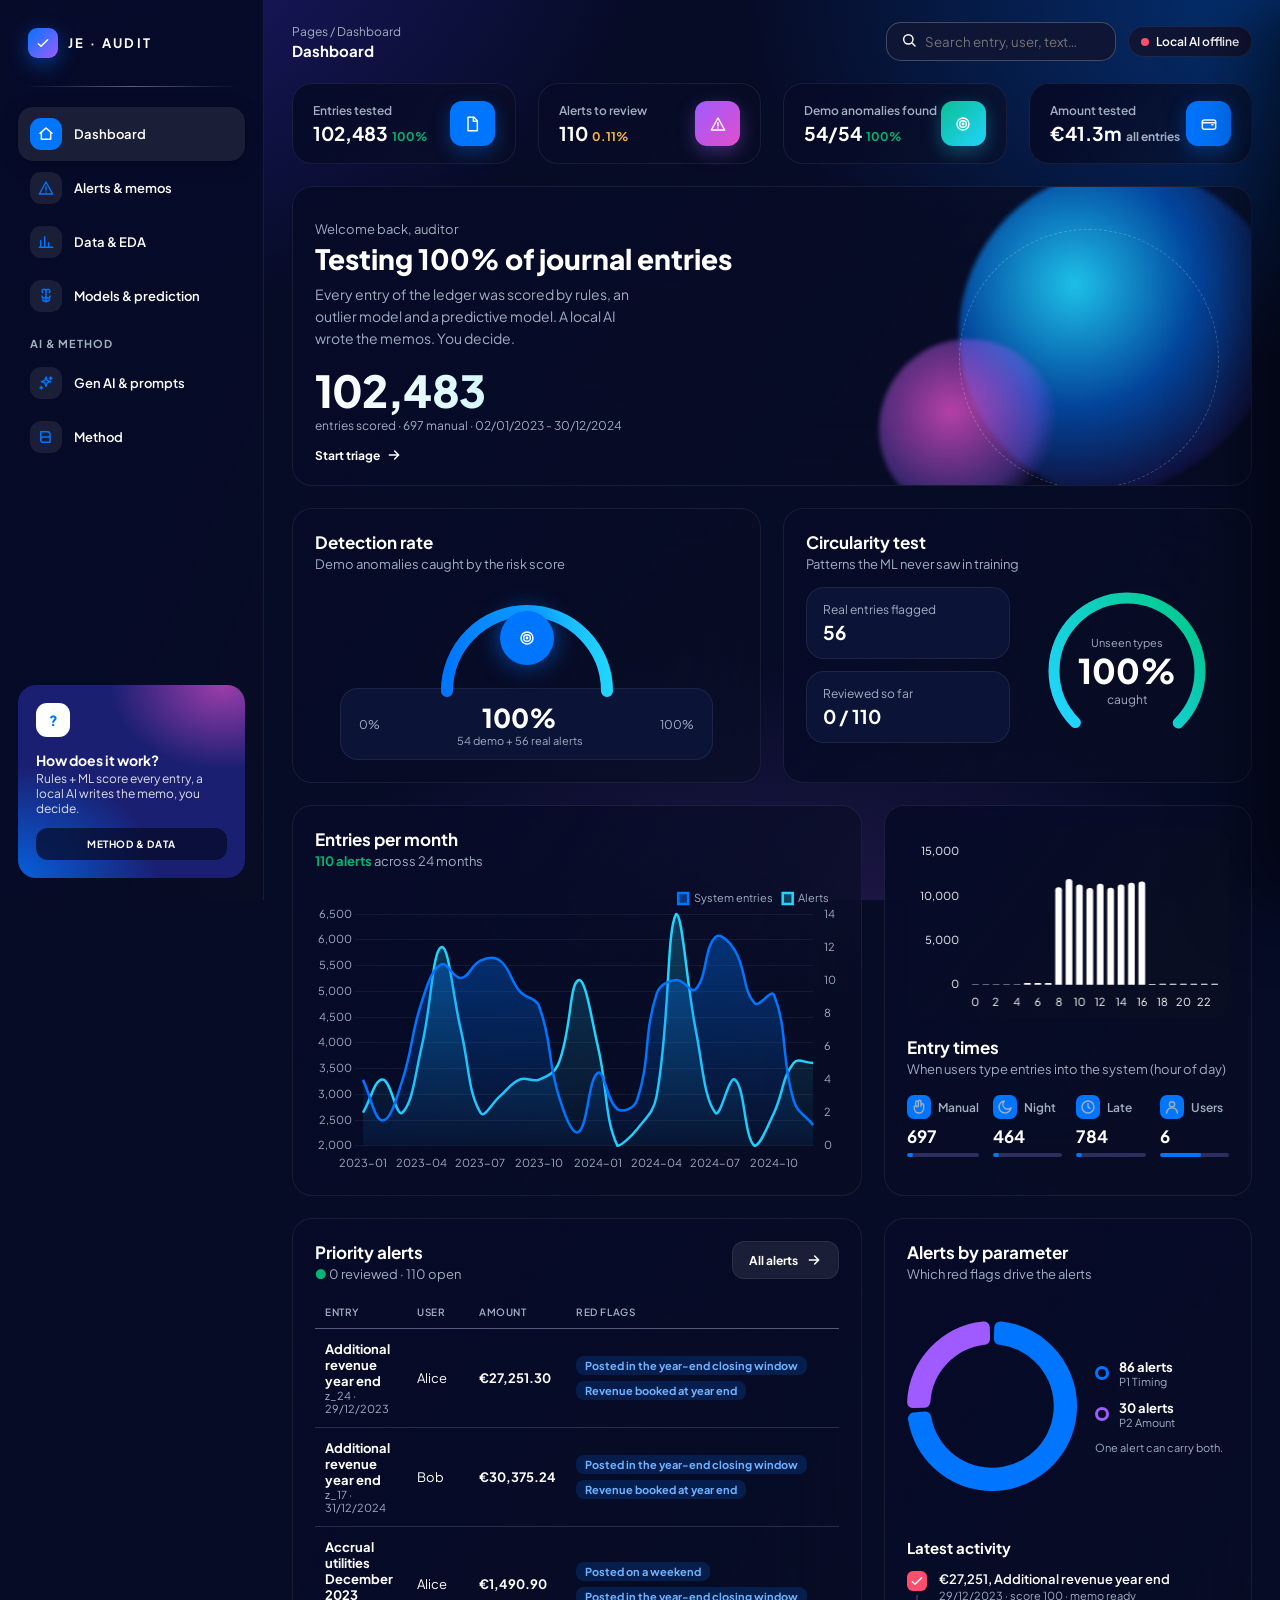
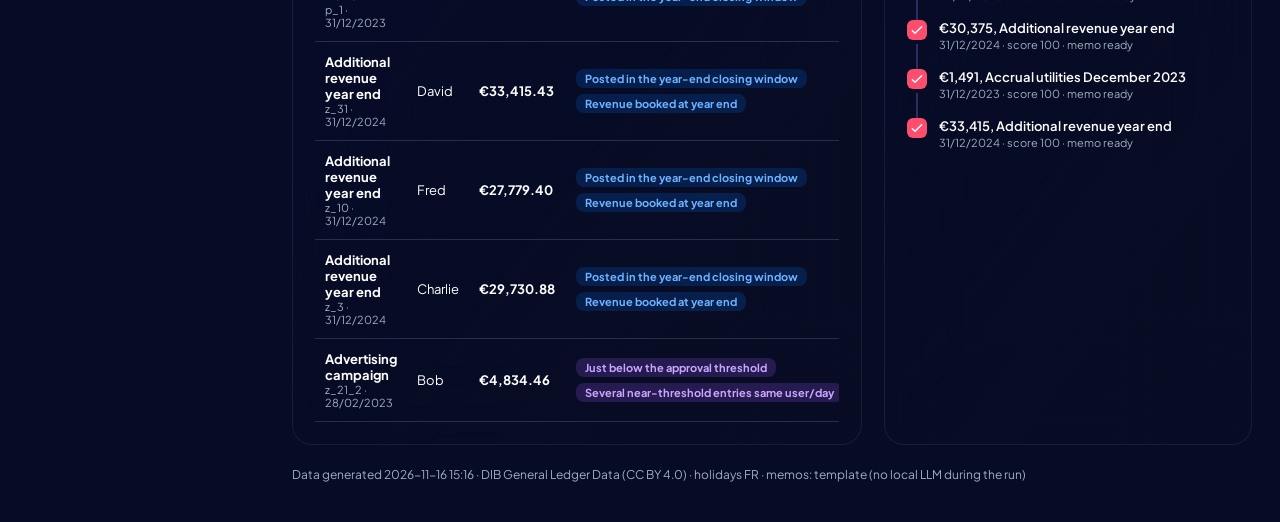
==== web/index.html @ fad84e42 "JE Audit: pipeline, local Gen AI memos and web dashboard Co-Authored-By: Claude Opus 5.5 <noreply@an" ====
<!DOCTYPE html>
<html lang="en">
<head>
  <meta charset="utf-8">
  <meta name="viewport" content="width=device-width, initial-scale=1">
  <title>JE Audit · Testing 100% of journal entries</title>
  <meta name="description" content="AI-assisted audit of 100% of journal entries: rules, Isolation Forest, XGBoost + SHAP and a local LLM for audit memos.">
  <link rel="icon" href="data:image/svg+xml,<svg xmlns='http://www.w3.org/2000/svg' viewBox='0 0 32 32'><rect width='32' height='32' rx='9' fill='%230075ff'/><path d='M9 17l5 5 9-11' stroke='white' stroke-width='3.2' fill='none' stroke-linecap='round' stroke-linejoin='round'/></svg>">
  <link rel="stylesheet" href="assets/style.css">
</head>
<body>
<div class="app">
  <aside class="sidebar">
    <div class="brand"><span class="brand-logo" data-icon="check"></span>JE · AUDIT</div>
    <div class="brand-sep"></div>
    <nav id="nav"></nav>
    <div class="help-card">
      <div class="q">?</div>
      <h4>How does it work?</h4>
      <p>Rules + ML score every entry, a local AI writes the memo, you decide.</p>
      <a class="btn-glass" href="#method">METHOD &amp; DATA</a>
    </div>
  </aside>

  <main class="main">
    <div class="topbar">
      <div class="crumbs"><div class="small">Pages / <span id="crumb">Dashboard</span></div><h1 id="title">Dashboard</h1></div>
      <div class="top-right">
        <label class="search"><span data-icon="search"></span><input id="globalSearch" type="text" placeholder="Search entry, user, text…"></label>
        <span class="pill" id="aiPill" title="Local LLM (Ollama) on this computer"><span class="dot" id="aiDot"></span><span id="aiText">Local AI…</span></span>
      </div>
    </div>
    <div class="mobile-nav" id="mnav"></div>

    <section class="page" id="page-dashboard"></section>
    <section class="page" id="page-alerts"></section>
    <section class="page" id="page-analytics"></section>
    <section class="page" id="page-models"></section>
    <section class="page" id="page-genai"></section>
    <section class="page" id="page-method"></section>
    <div class="foot" id="foot"></div>
  </main>
</div>

<div class="overlay" id="overlay"></div>
<aside class="drawer" id="drawer" aria-hidden="true"></aside>
<div class="toast" id="toast"></div>

<script src="assets/chart.umd.min.js"></script>
<script src="assets/xlsx.full.min.js"></script>
<script src="assets/app.js"></script>
</body>
</html>
---- web/assets/style.css ----
/* JE Audit - dark glass dashboard */
@import url("https://fonts.googleapis.com/css2?family=Plus+Jakarta+Sans:wght@400;500;600;700;800&display=swap");

:root {
  --bg: #060b26;
  --card: linear-gradient(127deg, rgba(6, 11, 40, .94) 19%, rgba(10, 14, 35, .55) 77%);
  --card-solid: #0b1437;
  --inner: rgba(4, 8, 30, .75);
  --line: rgba(255, 255, 255, .07);
  --text: #ffffff;
  --muted: #a0aec0;
  --blue: #0075ff;
  --cyan: #21d4fd;
  --purple: #9f5bff;
  --magenta: #e14eca;
  --green: #01b574;
  --orange: #ffb547;
  --red: #ff4d6d;
  --radius: 20px;
}

* { box-sizing: border-box; margin: 0; padding: 0; }
html, body { height: 100%; }
body {
  font-family: "Plus Jakarta Sans", Inter, system-ui, -apple-system, "Segoe UI", sans-serif;
  color: var(--text);
  background:
    radial-gradient(1100px 700px at 0% -10%, rgba(64, 52, 220, .45), transparent 60%),
    radial-gradient(900px 600px at 100% 0%, rgba(0, 117, 255, .35), transparent 60%),
    radial-gradient(900px 700px at 60% 120%, rgba(159, 91, 255, .25), transparent 60%),
    var(--bg);
  background-attachment: fixed;
  font-size: 14px;
  -webkit-font-smoothing: antialiased;
}
a { color: inherit; text-decoration: none; }
button { font-family: inherit; cursor: pointer; }
.muted { color: var(--muted); }
.green { color: var(--green); } .red { color: var(--red); } .orange { color: var(--orange); }
.small { font-size: 12px; } .tiny { font-size: 11px; }
.bold { font-weight: 700; }

/* ---------- layout ---------- */
.app { display: grid; grid-template-columns: 264px 1fr; min-height: 100vh; }
.sidebar {
  position: sticky; top: 0; height: 100vh; padding: 22px 18px;
  display: flex; flex-direction: column; gap: 6px;
  background: linear-gradient(112deg, rgba(6, 11, 40, .96) 60%, rgba(10, 14, 35, .7));
  border-right: 1px solid var(--line);
}
.brand { display: flex; align-items: center; gap: 10px; padding: 6px 10px 22px; letter-spacing: .18em; font-size: 13px; font-weight: 700; }
.brand-logo { width: 30px; height: 30px; border-radius: 9px; display: grid; place-items: center;
  background: linear-gradient(135deg, var(--blue), var(--purple)); box-shadow: 0 6px 20px rgba(0, 117, 255, .45); }
.brand-sep { height: 1px; margin: 0 6px 14px; background: linear-gradient(90deg, transparent, rgba(255,255,255,.35), transparent); }
.nav-title { font-size: 11px; font-weight: 700; color: var(--muted); letter-spacing: .08em; margin: 14px 12px 6px; }
.nav-item { display: flex; align-items: center; gap: 12px; padding: 11px 12px; border-radius: 15px; color: #fff; font-weight: 600; font-size: 13px; transition: .2s; }
.nav-item .ico { width: 32px; height: 32px; border-radius: 11px; display: grid; place-items: center; background: #1a1f37; color: var(--blue); transition: .2s; }
.nav-item:hover { background: rgba(26, 31, 55, .6); }
.nav-item.active { background: #1a1f37; box-shadow: 0 4px 18px rgba(0, 0, 0, .25); }
.nav-item.active .ico { background: var(--blue); color: #fff; }
.help-card { margin-top: auto; padding: 18px; border-radius: 18px; position: relative; overflow: hidden;
  background: radial-gradient(160px 120px at 90% 0%, rgba(225, 78, 202, .65), transparent 70%),
              radial-gradient(200px 160px at 0% 100%, rgba(0, 117, 255, .75), transparent 70%), #1a1f72; }
.help-card .q { width: 34px; height: 34px; border-radius: 11px; background: #fff; color: var(--blue); display: grid; place-items: center; font-weight: 800; margin-bottom: 14px; }
.help-card h4 { font-size: 14px; } .help-card p { font-size: 12px; opacity: .85; margin: 2px 0 12px; }
.btn-glass { display: block; width: 100%; text-align: center; padding: 10px; border-radius: 12px; border: 0; color: #fff; font-size: 10px; font-weight: 700; letter-spacing: .06em;
  background: rgba(6, 11, 38, .72); backdrop-filter: blur(10px); }

.main { padding: 22px 28px 40px; min-width: 0; }
.topbar { display: flex; align-items: center; justify-content: space-between; gap: 16px; margin-bottom: 22px; }
.crumbs .small { color: var(--muted); } .crumbs h1 { font-size: 15px; font-weight: 700; margin-top: 2px; }
.top-right { display: flex; align-items: center; gap: 12px; }
.search { display: flex; align-items: center; gap: 8px; padding: 9px 14px; border-radius: 15px; border: 1px solid rgba(226, 232, 240, .25); background: #0f1535; min-width: 230px; }
.search input { background: none; border: 0; outline: 0; color: #fff; font-family: inherit; width: 100%; }
.pill { display: inline-flex; align-items: center; gap: 7px; padding: 7px 12px; border-radius: 999px; font-size: 12px; font-weight: 600; background: #0f1535; border: 1px solid var(--line); white-space: nowrap; }
.dot { width: 8px; height: 8px; border-radius: 50%; background: var(--muted); }
.dot.on { background: var(--green); box-shadow: 0 0 10px var(--green); } .dot.off { background: var(--red); }

/* ---------- cards & grid ---------- */
.page { display: none; } .page.active { display: block; animation: fade .35s ease; }
@keyframes fade { from { opacity: 0; transform: translateY(6px); } to { opacity: 1; } }
.grid { display: grid; gap: 22px; margin-bottom: 22px; }
.g4 { grid-template-columns: repeat(4, minmax(0, 1fr)); }
.g3 { grid-template-columns: repeat(3, minmax(0, 1fr)); }
.g2 { grid-template-columns: repeat(2, minmax(0, 1fr)); }
.g-hero { grid-template-columns: 1.6fr 1fr 1.3fr; }
.g-wide { grid-template-columns: 1.55fr 1fr; }
.card { background: var(--card); backdrop-filter: blur(60px); -webkit-backdrop-filter: blur(60px); border-radius: var(--radius); padding: 22px; border: 1px solid var(--line); min-width: 0; position: relative; }
.card h3 { font-size: 17px; font-weight: 700; } .card .sub { color: var(--muted); font-size: 13px; margin-top: 3px; }
.card-head { display: flex; justify-content: space-between; align-items: flex-start; gap: 12px; margin-bottom: 14px; }
.inner { background: var(--inner); border-radius: 18px; padding: 16px; border: 1px solid var(--line); }

/* KPI tile */
.kpi { display: flex; align-items: center; justify-content: space-between; padding: 17px 20px; }
.kpi .lbl { color: var(--muted); font-size: 12px; font-weight: 600; }
.kpi .val { font-size: 19px; font-weight: 700; margin-top: 3px; } .kpi .val small { font-size: 12px; font-weight: 700; margin-left: 4px; }
.icon-sq { width: 45px; height: 45px; border-radius: 12px; display: grid; place-items: center; background: var(--blue); flex: none; box-shadow: 0 6px 18px rgba(0, 117, 255, .35); }
.icon-sq.purple { background: linear-gradient(135deg, var(--purple), var(--magenta)); box-shadow: 0 6px 18px rgba(159, 91, 255, .35); }
.icon-sq.teal { background: linear-gradient(135deg, #0bbf94, #21d4fd); box-shadow: 0 6px 18px rgba(33, 212, 253, .3); }

/* hero */
.hero { min-height: 300px; overflow: hidden; display: flex; flex-direction: column; justify-content: space-between; }
.hero-art { position: absolute; inset: 0; pointer-events: none; }
.hero-art .orb { position: absolute; border-radius: 50%; filter: blur(2px); }
.hero-art .o1 { width: 330px; height: 330px; right: -60px; top: -40px; background: radial-gradient(circle at 35% 35%, rgba(33, 212, 253, .9), rgba(0, 117, 255, .55) 40%, rgba(64, 52, 220, .15) 70%, transparent 72%); }
.hero-art .o2 { width: 180px; height: 180px; right: 170px; top: 130px; background: radial-gradient(circle at 40% 40%, rgba(225, 78, 202, .8), rgba(159, 91, 255, .35) 55%, transparent 70%); }
.hero-art .ring { position: absolute; right: 10px; top: 20px; width: 260px; height: 260px; border-radius: 50%; border: 1px dashed rgba(255, 255, 255, .22); }
.hero-art .grid-lines { position: absolute; inset: 0; background-image: linear-gradient(rgba(255,255,255,.035) 1px, transparent 1px), linear-gradient(90deg, rgba(255,255,255,.035) 1px, transparent 1px); background-size: 34px 34px; mask-image: linear-gradient(90deg, transparent 30%, #000); }
.hero > * { position: relative; }
.hero .hi { color: var(--muted); font-size: 13px; } .hero h2 { font-size: 28px; margin: 4px 0 8px; font-weight: 800; }
.hero p { color: var(--muted); max-width: 330px; line-height: 1.55; }
.hero .big { font-size: 44px; font-weight: 800; letter-spacing: -.02em; background: linear-gradient(90deg, #fff, var(--cyan)); -webkit-background-clip: text; background-clip: text; color: transparent; }
.link { display: inline-flex; align-items: center; gap: 6px; font-size: 12px; font-weight: 700; color: #fff; background: none; border: 0; }

/* gauges */
.gauge-wrap { display: grid; place-items: center; position: relative; margin-top: 4px; }
.gauge-center { position: absolute; top: 48%; left: 50%; transform: translate(-50%, -50%); width: 54px; height: 54px; border-radius: 50%; display: grid; place-items: center; background: var(--blue); box-shadow: 0 0 25px rgba(0, 117, 255, .65); }
.gauge-box { display: flex; justify-content: space-between; align-items: center; margin: -18px auto 0; width: 88%; padding: 12px 18px; border-radius: 18px; background: var(--card-solid); border: 1px solid var(--line); }
.gauge-box .v { font-size: 26px; font-weight: 800; text-align: center; } .gauge-box .c { text-align: center; }
.ref { display: grid; grid-template-columns: 1fr 1fr; gap: 16px; align-items: center; }
.mini { padding: 14px 16px; border-radius: 18px; background: var(--card-solid); border: 1px solid var(--line); margin-bottom: 12px; }
.mini .v { font-size: 19px; font-weight: 700; margin-top: 3px; }
.ring-wrap { position: relative; display: grid; place-items: center; }
.ring-label { position: absolute; text-align: center; } .ring-label .v { font-size: 34px; font-weight: 800; } .ring-label .t { font-size: 12px; color: var(--muted); }

/* charts */
.chart-box { position: relative; height: 290px; } .chart-box.sm { height: 220px; } .chart-box.lg { height: 340px; } .chart-box.xs { height: 170px; }
.bar-panel { background: linear-gradient(127deg, #060b28 20%, #0a0e23 80%); border-radius: 18px; padding: 14px 10px 6px; }
.stats4 { display: grid; grid-template-columns: repeat(4, 1fr); gap: 14px; margin-top: 18px; }
.stat .lab { display: flex; align-items: center; gap: 7px; color: var(--muted); font-size: 12px; font-weight: 600; }
.stat .mi { width: 24px; height: 24px; border-radius: 7px; background: var(--blue); display: grid; place-items: center; }
.stat .v { font-size: 17px; font-weight: 700; margin: 6px 0; }
.prog { height: 4px; border-radius: 4px; background: #2d2e5f; overflow: hidden; } .prog > i { display: block; height: 100%; background: var(--blue); border-radius: 4px; }

/* legends */
.legend { display: flex; flex-direction: column; gap: 12px; } .legend .row { display: flex; align-items: center; gap: 10px; font-size: 13px; }
.sw { width: 14px; height: 14px; border-radius: 50%; border: 3px solid; flex: none; }
.donut-wrap { display: grid; grid-template-columns: 170px 1fr; gap: 18px; align-items: center; }

/* tables */
.table-wrap { overflow-x: auto; }
table { width: 100%; border-collapse: collapse; font-size: 13px; }
th { text-align: left; font-size: 10px; letter-spacing: .06em; color: var(--muted); font-weight: 600; text-transform: uppercase; padding: 10px 10px; border-bottom: 1px solid #56577a; white-space: nowrap; }
td { padding: 12px 10px; border-bottom: 1px solid rgba(86, 87, 122, .45); vertical-align: middle; }
tr.click { cursor: pointer; transition: background .15s; } tr.click:hover td { background: rgba(0, 117, 255, .08); }
.score-cell { min-width: 120px; } .score-cell .n { font-weight: 700; font-size: 13px; }
.bar { height: 4px; border-radius: 4px; background: #2d2e5f; margin-top: 6px; overflow: hidden; } .bar > i { display: block; height: 100%; border-radius: 4px; }
.tag { display: inline-flex; align-items: center; gap: 5px; padding: 3px 9px; border-radius: 8px; font-size: 11px; font-weight: 700; white-space: nowrap; }
.tag.blue { background: rgba(0, 117, 255, .18); color: #6fb2ff; } .tag.purple { background: rgba(159, 91, 255, .2); color: #c8a6ff; }
.tag.green { background: rgba(1, 181, 116, .18); color: #3ee6a8; } .tag.red { background: rgba(255, 77, 109, .18); color: #ff8fa3; }
.tag.orange { background: rgba(255, 181, 71, .18); color: #ffc874; } .tag.gray { background: rgba(160, 174, 192, .15); color: #cbd5e0; }
.chips { display: flex; flex-wrap: wrap; gap: 6px; }

/* timeline */
.timeline { display: flex; flex-direction: column; gap: 18px; position: relative; }
.tl { display: flex; gap: 12px; position: relative; }
.tl::before { content: ""; position: absolute; left: 9px; top: 24px; bottom: -18px; width: 2px; background: #2d2e5f; }
.tl:last-child::before { display: none; }
.tl .b { width: 20px; height: 20px; border-radius: 6px; display: grid; place-items: center; flex: none; }
.tl .t { font-weight: 600; font-size: 13px; } .tl .d { color: var(--muted); font-size: 11px; margin-top: 2px; }

/* controls */
.filters { display: flex; flex-wrap: wrap; gap: 12px; align-items: center; margin-bottom: 16px; }
.ctl { display: flex; align-items: center; gap: 8px; padding: 8px 12px; border-radius: 13px; background: #0f1535; border: 1px solid rgba(226, 232, 240, .18); font-size: 12px; color: var(--muted); }
.ctl select, .ctl input[type=text] { background: none; border: 0; color: #fff; font-family: inherit; outline: 0; font-size: 13px; }
.ctl select option { background: #0f1535; }
input[type=range] { accent-color: var(--blue); width: 120px; }
.btn { display: inline-flex; align-items: center; gap: 8px; border: 0; color: #fff; font-weight: 700; font-size: 12px; padding: 10px 16px; border-radius: 12px; background: var(--blue); box-shadow: 0 6px 18px rgba(0, 117, 255, .35); transition: .2s; }
.btn:hover { filter: brightness(1.12); } .btn.ghost { background: #1a1f37; box-shadow: none; border: 1px solid var(--line); }
.btn.purple { background: linear-gradient(135deg, var(--purple), var(--magenta)); box-shadow: 0 6px 18px rgba(159, 91, 255, .35); }
.btn:disabled { opacity: .5; cursor: wait; }
.seg { display: inline-flex; background: #0f1535; border-radius: 12px; padding: 4px; border: 1px solid var(--line); gap: 4px; }
.seg button { border: 0; background: none; color: var(--muted); padding: 8px 12px; border-radius: 9px; font-size: 12px; font-weight: 700; }
.seg button.on.r { background: rgba(1, 181, 116, .25); color: #3ee6a8; } .seg button.on.d { background: rgba(160, 174, 192, .2); color: #fff; } .seg button.on.i { background: rgba(255, 181, 71, .25); color: #ffc874; }
textarea { width: 100%; min-height: 70px; resize: vertical; background: #0f1535; color: #fff; border: 1px solid rgba(226, 232, 240, .18); border-radius: 12px; padding: 10px; font-family: inherit; }

/* drawer */
.overlay { position: fixed; inset: 0; background: rgba(2, 4, 18, .6); backdrop-filter: blur(3px); opacity: 0; pointer-events: none; transition: .25s; z-index: 40; }
.overlay.open { opacity: 1; pointer-events: auto; }
.drawer { position: fixed; top: 0; right: 0; height: 100vh; width: min(760px, 100%); overflow-y: auto; z-index: 50; padding: 26px; transform: translateX(100%); transition: transform .3s ease;
  background: linear-gradient(160deg, #0b1437 0%, #070c27 100%); border-left: 1px solid var(--line); box-shadow: -30px 0 60px rgba(0, 0, 0, .5); }
.drawer.open { transform: none; }
.drawer .close { position: absolute; top: 18px; right: 18px; width: 34px; height: 34px; border-radius: 10px; background: #1a1f37; border: 0; color: #fff; font-size: 18px; }
.drawer h2 { font-size: 22px; } .sect { margin-top: 20px; } .sect h4 { font-size: 12px; letter-spacing: .06em; text-transform: uppercase; color: var(--muted); margin-bottom: 10px; }
.kv { display: grid; grid-template-columns: repeat(3, 1fr); gap: 10px; } .kv .mini { margin: 0; } .kv .mini .v { font-size: 15px; }
.memo p { line-height: 1.6; } .memo ul { margin: 6px 0 0 18px; line-height: 1.7; }
.shap-row { display: grid; grid-template-columns: 210px 1fr 50px; gap: 10px; align-items: center; font-size: 12px; margin-bottom: 8px; }
.shap-row .track { height: 8px; border-radius: 8px; background: #1a1f37; overflow: hidden; } .shap-row .track i { display: block; height: 100%; background: linear-gradient(90deg, var(--blue), var(--cyan)); border-radius: 8px; }

/* misc */
.matrix td.c { text-align: center; font-weight: 700; border-radius: 6px; }
details { border: 1px solid var(--line); border-radius: 14px; padding: 12px 14px; background: rgba(4, 8, 30, .5); margin-bottom: 10px; }
details summary { cursor: pointer; font-weight: 700; display: flex; justify-content: space-between; align-items: center; }
pre { white-space: pre-wrap; font-family: ui-monospace, "SF Mono", Menlo, monospace; font-size: 12px; line-height: 1.55; color: #cbd5e0; margin-top: 12px; }
.list { margin-left: 18px; line-height: 1.75; }
.note { padding: 12px 14px; border-radius: 14px; background: rgba(0, 117, 255, .1); border: 1px solid rgba(0, 117, 255, .3); font-size: 13px; line-height: 1.55; }
.note.warn { background: rgba(255, 181, 71, .08); border-color: rgba(255, 181, 71, .35); }
.toast { position: fixed; bottom: 22px; right: 22px; padding: 12px 18px; border-radius: 14px; background: #1a1f37; border: 1px solid var(--line); z-index: 60; opacity: 0; transform: translateY(10px); transition: .25s; }
.toast.show { opacity: 1; transform: none; }
.foot { color: var(--muted); font-size: 12px; margin-top: 10px; }
.spin { width: 14px; height: 14px; border: 2px solid rgba(255,255,255,.35); border-top-color: #fff; border-radius: 50%; animation: sp 1s linear infinite; display: inline-block; }
@keyframes sp { to { transform: rotate(360deg); } }
.mobile-nav { display: none; }

@media (max-width: 1280px) { .g-hero { grid-template-columns: 1fr 1fr; } .g-hero > :first-child { grid-column: 1 / -1; } }
@media (max-width: 1080px) {
  .app { grid-template-columns: 1fr; } .sidebar { display: none; }
  .mobile-nav { display: flex; gap: 6px; overflow-x: auto; margin-bottom: 16px; } .mobile-nav a { padding: 8px 12px; border-radius: 10px; background: #1a1f37; font-size: 12px; font-weight: 700; white-space: nowrap; }
  .mobile-nav a.active { background: var(--blue); }
  .g4 { grid-template-columns: repeat(2, minmax(0, 1fr)); } .g3, .g-wide, .g2 { grid-template-columns: 1fr; }
  .search { min-width: 0; }
}
@media (max-width: 640px) { .g4, .g-hero { grid-template-columns: 1fr; } .main { padding: 16px; } .stats4 { grid-template-columns: repeat(2, 1fr); } .kv { grid-template-columns: 1fr 1fr; } .shap-row { grid-template-columns: 1fr 1fr 40px; } .donut-wrap { grid-template-columns: 1fr; } .top-right .search { display: none; } }
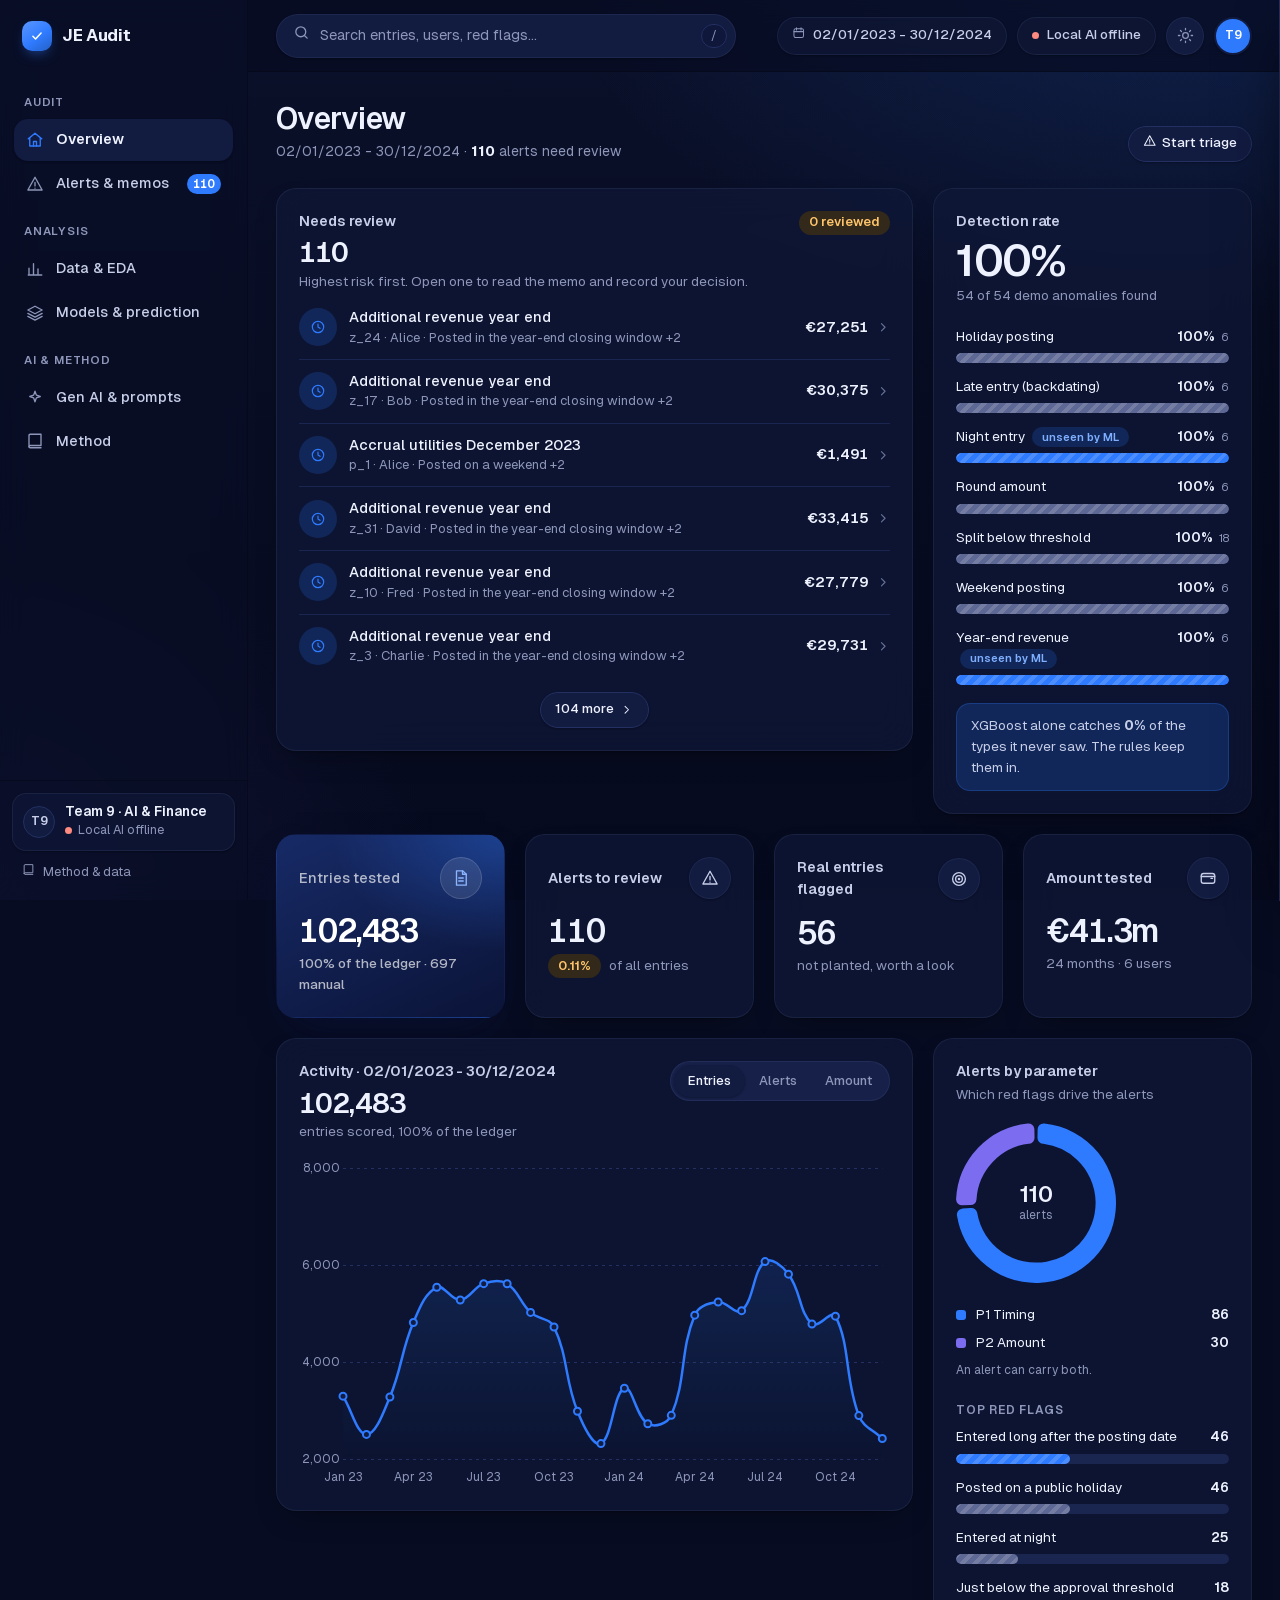
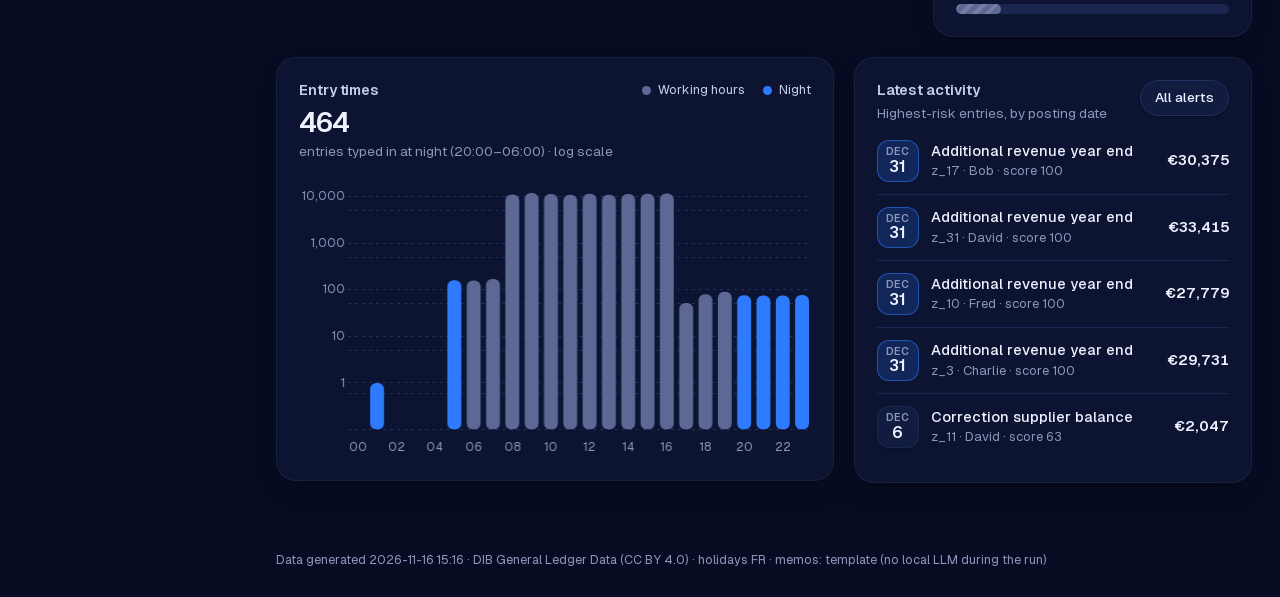
==== commit d3a5a509: "Redesign dashboard with the CapturePoint design system Geist font, frosted sidebar and top bar, need" ====
--- a/web/index.html
+++ b/web/index.html
@@ -2,35 +2,41 @@
 <html lang="en">
 <head>
   <meta charset="utf-8">
-  <meta name="viewport" content="width=device-width, initial-scale=1">
+  <meta name="viewport" content="width=device-width, initial-scale=1, viewport-fit=cover">
   <title>JE Audit · Testing 100% of journal entries</title>
   <meta name="description" content="AI-assisted audit of 100% of journal entries: rules, Isolation Forest, XGBoost + SHAP and a local LLM for audit memos.">
-  <link rel="icon" href="data:image/svg+xml,<svg xmlns='http://www.w3.org/2000/svg' viewBox='0 0 32 32'><rect width='32' height='32' rx='9' fill='%230075ff'/><path d='M9 17l5 5 9-11' stroke='white' stroke-width='3.2' fill='none' stroke-linecap='round' stroke-linejoin='round'/></svg>">
+  <link rel="icon" href="data:image/svg+xml,<svg xmlns='http://www.w3.org/2000/svg' viewBox='0 0 32 32'><rect width='32' height='32' rx='10' fill='%232F7BFF'/><path d='M9 17l5 5 9-11' stroke='white' stroke-width='3.2' fill='none' stroke-linecap='round' stroke-linejoin='round'/></svg>">
+  <script>
+    // theme before first paint: saved choice, else dark (the app's default)
+    try { document.documentElement.dataset.theme = localStorage.getItem("je-audit-theme") || "dark"; } catch (e) { document.documentElement.dataset.theme = "dark"; }
+  </script>
+  <link rel="preload" href="assets/fonts/Geist-Variable-1.5.1.woff2" as="font" type="font/woff2" crossorigin>
   <link rel="stylesheet" href="assets/style.css">
 </head>
 <body>
-<div class="app">
-  <aside class="sidebar">
-    <div class="brand"><span class="brand-logo" data-icon="check"></span>JE · AUDIT</div>
-    <div class="brand-sep"></div>
-    <nav id="nav"></nav>
-    <div class="help-card">
-      <div class="q">?</div>
-      <h4>How does it work?</h4>
-      <p>Rules + ML score every entry, a local AI writes the memo, you decide.</p>
-      <a class="btn-glass" href="#method">METHOD &amp; DATA</a>
+<div class="app" id="app">
+  <aside class="side" id="side">
+    <div class="side-top"><div class="logo"><span class="mk" data-icon="check"></span><span>JE Audit</span></div></div>
+    <nav class="nav" id="nav"></nav>
+    <div class="side-foot">
+      <div class="biz"><span class="av">T9</span><div><div class="nm">Team 9 · AI &amp; Finance</div><div class="st"><span class="dot" id="aiDot2"></span><span id="aiText2">Checking local AI…</span></div></div></div>
+      <a class="side-link" href="#method"><span data-icon="book"></span>Method &amp; data</a>
     </div>
   </aside>
+  <div class="scrim" id="scrim"></div>
 
-  <main class="main">
-    <div class="topbar">
-      <div class="crumbs"><div class="small">Pages / <span id="crumb">Dashboard</span></div><h1 id="title">Dashboard</h1></div>
-      <div class="top-right">
-        <label class="search"><span data-icon="search"></span><input id="globalSearch" type="text" placeholder="Search entry, user, text…"></label>
-        <span class="pill" id="aiPill" title="Local LLM (Ollama) on this computer"><span class="dot" id="aiDot"></span><span id="aiText">Local AI…</span></span>
+  <div class="main">
+    <header class="top">
+      <button class="icon-btn menu-btn" id="menuBtn" aria-label="Menu"><span data-icon="menu"></span></button>
+      <label class="search"><span class="search-box"><span data-icon="search"></span><input id="globalSearch" type="text" placeholder="Search entries, users, red flags…" aria-label="Search"><kbd>/</kbd></span></label>
+      <div class="top-r">
+        <span class="pill period" id="periodPill"><span data-icon="calendar"></span><span id="periodText">Ledger period</span></span>
+        <span class="pill" id="aiPill" title="Local LLM (Ollama) on this computer"><span class="dot" id="aiDot"></span><span class="t" id="aiText">Local AI</span></span>
+        <button class="icon-btn" id="themeBtn" aria-label="Switch light/dark theme"></button>
+        <span class="user"><span class="av">T9</span></span>
       </div>
-    </div>
-    <div class="mobile-nav" id="mnav"></div>
+    </header>
+    <div class="page-h"><div><h1 id="title">Overview</h1><div class="sub" id="subtitle"></div></div><div id="headActions"></div></div>
 
     <section class="page" id="page-dashboard"></section>
     <section class="page" id="page-alerts"></section>
@@ -39,12 +45,12 @@
     <section class="page" id="page-genai"></section>
     <section class="page" id="page-method"></section>
     <div class="foot" id="foot"></div>
-  </main>
+  </div>
 </div>
 
 <div class="overlay" id="overlay"></div>
 <aside class="drawer" id="drawer" aria-hidden="true"></aside>
-<div class="toast" id="toast"></div>
+<div class="toast" id="toast" role="status"></div>
 
 <script src="assets/chart.umd.min.js"></script>
 <script src="assets/xlsx.full.min.js"></script>
--- a/web/assets/style.css
+++ b/web/assets/style.css
@@ -1,213 +1,322 @@
-/* JE Audit - dark glass dashboard */
-@import url("https://fonts.googleapis.com/css2?family=Plus+Jakarta+Sans:wght@400;500;600;700;800&display=swap");
+/* JE Audit - design system adapted from the CapturePoint dashboard:
+   sidebar + frosted top bar, soft frosted cards, neutral greys carry the data,
+   ONE accent (audit blue) marks the thing each card is about. Navy dark theme + light theme. */
+@font-face { font-family: "Geist"; src: url("fonts/Geist-Variable-1.5.1.woff2") format("woff2"); font-weight: 100 900; font-style: normal; font-display: swap; }
 
 :root {
-  --bg: #060b26;
-  --card: linear-gradient(127deg, rgba(6, 11, 40, .94) 19%, rgba(10, 14, 35, .55) 77%);
-  --card-solid: #0b1437;
-  --inner: rgba(4, 8, 30, .75);
-  --line: rgba(255, 255, 255, .07);
-  --text: #ffffff;
-  --muted: #a0aec0;
-  --blue: #0075ff;
-  --cyan: #21d4fd;
-  --purple: #9f5bff;
-  --magenta: #e14eca;
-  --green: #01b574;
-  --orange: #ffb547;
-  --red: #ff4d6d;
-  --radius: 20px;
+  --accent: #2F7BFF;
+  --accent-text: #2563EB;
+  --accent-wash: color-mix(in srgb, var(--accent) 11%, #FFFFFF);
+  --p2: #7C6CF0;
+  --p2-wash: color-mix(in srgb, var(--p2) 12%, #FFFFFF);
+  --bg: #F3F5FA;
+  --backdrop:
+    radial-gradient(900px 560px at 92% -8%, color-mix(in srgb, var(--accent) 14%, transparent), transparent 70%),
+    radial-gradient(760px 620px at -6% 104%, rgba(80, 100, 170, .12), transparent 70%),
+    linear-gradient(180deg, #F7F8FC 0%, #EEF1F8 100%);
+  --side: rgba(250, 251, 255, .6);
+  --topbar: rgba(245, 247, 252, .72);
+  --card: rgba(255, 255, 255, .78);
+  --card-line: rgba(255, 255, 255, .95);
+  --card-edge: rgba(30, 45, 90, .08);
+  --surface: #FFFFFF;
+  --surface-2: #F6F8FC;
+  --hover: rgba(30, 45, 90, .06);
+  --line: #E1E6F0;
+  --line-2: #ECEFF6;
+  --ink: #0E1533;
+  --ink-2: #39415F;
+  --muted: #5F6886;
+  --faint: #8D95B0;
+  --c1: #0E1533; --c2: #5F6886; --c3: #A9B0C7; --c4: #DCE1EC;
+  --good: #1F7A4D; --good-wash: #E4F4EB;
+  --bad: #C2362B; --bad-wash: #FBE9E7;
+  --warn: #A86206; --warn-wash: #FDF1DD;
+  --tile: #0F1A3E; --tile-ink: #FFFFFF; --tile-muted: rgba(255, 255, 255, .68); --tile-line: rgba(255, 255, 255, .14);
+  --tile-bg: radial-gradient(130% 110% at 100% 0%, color-mix(in srgb, var(--accent) 42%, transparent), transparent 58%), linear-gradient(155deg, #18275A 0%, #0D1533 100%);
+  --hatch: repeating-linear-gradient(135deg, rgba(255, 255, 255, .26) 0 4px, transparent 4px 9px);
+  --shadow: 0 1px 2px rgba(20, 30, 70, .04), 0 12px 32px -18px rgba(20, 30, 70, .22);
+  --shadow-sm: 0 1px 2px rgba(20, 30, 70, .06), 0 4px 12px -6px rgba(20, 30, 70, .14);
+  --pop: 0 24px 60px -18px rgba(20, 30, 70, .32), 0 0 0 1px var(--line);
+  --font: "Geist", ui-sans-serif, system-ui, -apple-system, "Segoe UI", Roboto, sans-serif;
+  --mono: ui-monospace, "SF Mono", Menlo, monospace;
+  --r: 20px; --r-sm: 14px; --side-w: 248px;
+  color-scheme: light;
 }
-
-* { box-sizing: border-box; margin: 0; padding: 0; }
-html, body { height: 100%; }
-body {
-  font-family: "Plus Jakarta Sans", Inter, system-ui, -apple-system, "Segoe UI", sans-serif;
-  color: var(--text);
-  background:
-    radial-gradient(1100px 700px at 0% -10%, rgba(64, 52, 220, .45), transparent 60%),
-    radial-gradient(900px 600px at 100% 0%, rgba(0, 117, 255, .35), transparent 60%),
-    radial-gradient(900px 700px at 60% 120%, rgba(159, 91, 255, .25), transparent 60%),
-    var(--bg);
-  background-attachment: fixed;
-  font-size: 14px;
-  -webkit-font-smoothing: antialiased;
+:root[data-theme="dark"] {
+  --accent-text: #7FB0FF;
+  --accent-wash: color-mix(in srgb, var(--accent) 20%, #0B1230);
+  --p2-wash: color-mix(in srgb, var(--p2) 22%, #0B1230);
+  --bg: #070C22;
+  --backdrop:
+    radial-gradient(900px 560px at 92% -8%, color-mix(in srgb, var(--accent) 18%, transparent), transparent 70%),
+    radial-gradient(760px 620px at -6% 104%, rgba(90, 80, 200, .14), transparent 70%),
+    linear-gradient(180deg, #0A1029 0%, #060A1E 100%);
+  --side: rgba(9, 14, 38, .6); --topbar: rgba(8, 12, 34, .72);
+  --card: rgba(16, 24, 56, .72); --card-line: rgba(170, 190, 255, .08); --card-edge: rgba(0, 0, 0, .25);
+  --surface: #121B40; --surface-2: #0F173A; --hover: rgba(200, 215, 255, .06);
+  --line: #233061; --line-2: #1A2550;
+  --ink: #EEF2FF; --ink-2: #C7CEE8; --muted: #8E97BA; --faint: #69739A;
+  --c1: #EEF2FF; --c2: #9AA3C7; --c3: #5E6894; --c4: #2A3566;
+  --good: #4CD493; --good-wash: #0F2A27; --bad: #FF8A80; --bad-wash: #34192A; --warn: #FFC56B; --warn-wash: #33291A;
+  --tile: #101B45;
+  --tile-bg: radial-gradient(130% 110% at 100% 0%, color-mix(in srgb, var(--accent) 34%, transparent), transparent 58%), linear-gradient(155deg, #172A66 0%, #0B1438 100%);
+  --hatch: repeating-linear-gradient(135deg, rgba(255, 255, 255, .14) 0 4px, transparent 4px 9px);
+  --shadow: 0 1px 2px rgba(0, 0, 0, .25), 0 12px 32px -18px rgba(0, 0, 0, .7); --shadow-sm: 0 1px 2px rgba(0, 0, 0, .3);
+  --pop: 0 24px 60px -18px rgba(0, 0, 0, .8), 0 0 0 1px var(--line);
+  color-scheme: dark;
 }
+
+*, *::before, *::after { box-sizing: border-box; margin: 0; padding: 0; }
+html { -webkit-text-size-adjust: 100%; background: var(--bg); }
+body::before { content: ""; position: fixed; inset: 0; z-index: -1; background: var(--backdrop); pointer-events: none; transform: translateZ(0); }
+body { min-height: 100vh; color: var(--ink); font: 400 14.5px/1.5 var(--font); -webkit-font-smoothing: antialiased; }
 a { color: inherit; text-decoration: none; }
-button { font-family: inherit; cursor: pointer; }
-.muted { color: var(--muted); }
-.green { color: var(--green); } .red { color: var(--red); } .orange { color: var(--orange); }
-.small { font-size: 12px; } .tiny { font-size: 11px; }
-.bold { font-weight: 700; }
-
-/* ---------- layout ---------- */
-.app { display: grid; grid-template-columns: 264px 1fr; min-height: 100vh; }
-.sidebar {
-  position: sticky; top: 0; height: 100vh; padding: 22px 18px;
-  display: flex; flex-direction: column; gap: 6px;
-  background: linear-gradient(112deg, rgba(6, 11, 40, .96) 60%, rgba(10, 14, 35, .7));
-  border-right: 1px solid var(--line);
-}
-.brand { display: flex; align-items: center; gap: 10px; padding: 6px 10px 22px; letter-spacing: .18em; font-size: 13px; font-weight: 700; }
-.brand-logo { width: 30px; height: 30px; border-radius: 9px; display: grid; place-items: center;
-  background: linear-gradient(135deg, var(--blue), var(--purple)); box-shadow: 0 6px 20px rgba(0, 117, 255, .45); }
-.brand-sep { height: 1px; margin: 0 6px 14px; background: linear-gradient(90deg, transparent, rgba(255,255,255,.35), transparent); }
-.nav-title { font-size: 11px; font-weight: 700; color: var(--muted); letter-spacing: .08em; margin: 14px 12px 6px; }
-.nav-item { display: flex; align-items: center; gap: 12px; padding: 11px 12px; border-radius: 15px; color: #fff; font-weight: 600; font-size: 13px; transition: .2s; }
-.nav-item .ico { width: 32px; height: 32px; border-radius: 11px; display: grid; place-items: center; background: #1a1f37; color: var(--blue); transition: .2s; }
-.nav-item:hover { background: rgba(26, 31, 55, .6); }
-.nav-item.active { background: #1a1f37; box-shadow: 0 4px 18px rgba(0, 0, 0, .25); }
-.nav-item.active .ico { background: var(--blue); color: #fff; }
-.help-card { margin-top: auto; padding: 18px; border-radius: 18px; position: relative; overflow: hidden;
-  background: radial-gradient(160px 120px at 90% 0%, rgba(225, 78, 202, .65), transparent 70%),
-              radial-gradient(200px 160px at 0% 100%, rgba(0, 117, 255, .75), transparent 70%), #1a1f72; }
-.help-card .q { width: 34px; height: 34px; border-radius: 11px; background: #fff; color: var(--blue); display: grid; place-items: center; font-weight: 800; margin-bottom: 14px; }
-.help-card h4 { font-size: 14px; } .help-card p { font-size: 12px; opacity: .85; margin: 2px 0 12px; }
-.btn-glass { display: block; width: 100%; text-align: center; padding: 10px; border-radius: 12px; border: 0; color: #fff; font-size: 10px; font-weight: 700; letter-spacing: .06em;
-  background: rgba(6, 11, 38, .72); backdrop-filter: blur(10px); }
-
-.main { padding: 22px 28px 40px; min-width: 0; }
-.topbar { display: flex; align-items: center; justify-content: space-between; gap: 16px; margin-bottom: 22px; }
-.crumbs .small { color: var(--muted); } .crumbs h1 { font-size: 15px; font-weight: 700; margin-top: 2px; }
-.top-right { display: flex; align-items: center; gap: 12px; }
-.search { display: flex; align-items: center; gap: 8px; padding: 9px 14px; border-radius: 15px; border: 1px solid rgba(226, 232, 240, .25); background: #0f1535; min-width: 230px; }
-.search input { background: none; border: 0; outline: 0; color: #fff; font-family: inherit; width: 100%; }
-.pill { display: inline-flex; align-items: center; gap: 7px; padding: 7px 12px; border-radius: 999px; font-size: 12px; font-weight: 600; background: #0f1535; border: 1px solid var(--line); white-space: nowrap; }
-.dot { width: 8px; height: 8px; border-radius: 50%; background: var(--muted); }
-.dot.on { background: var(--green); box-shadow: 0 0 10px var(--green); } .dot.off { background: var(--red); }
-
-/* ---------- cards & grid ---------- */
-.page { display: none; } .page.active { display: block; animation: fade .35s ease; }
-@keyframes fade { from { opacity: 0; transform: translateY(6px); } to { opacity: 1; } }
-.grid { display: grid; gap: 22px; margin-bottom: 22px; }
+button { font: inherit; color: inherit; cursor: pointer; }
+code { font-family: var(--mono); font-size: .9em; background: var(--hover); padding: 1px 6px; border-radius: 6px; }
+:focus-visible { outline: 2px solid var(--accent); outline-offset: 2px; border-radius: 6px; }
+svg.i { width: 1em; height: 1em; flex: none; stroke: currentColor; fill: none; stroke-width: 1.8; stroke-linecap: round; stroke-linejoin: round; }
+h1, h2, h3, h4 { font-weight: 600; letter-spacing: -0.015em; text-wrap: balance; }
+table, .val, .num, .lr, .cnt, .card-v { font-variant-numeric: tabular-nums; }
+.muted { color: var(--muted); } .small { font-size: 13px; } .tiny { font-size: 12px; } .bold { font-weight: 600; }
+.green { color: var(--good); } .red { color: var(--bad); } .orange { color: var(--warn); }
+
+/* ---------- shell ---------- */
+.app { display: grid; grid-template-columns: var(--side-w) minmax(0, 1fr); min-height: 100vh; }
+.side { position: sticky; top: 0; height: 100vh; background: var(--side); backdrop-filter: blur(14px); -webkit-backdrop-filter: blur(14px); border-right: 1px solid var(--card-edge); display: flex; flex-direction: column; z-index: 50; }
+.side-top { display: flex; align-items: center; height: 72px; padding: 0 22px; flex: none; }
+.logo { display: flex; align-items: center; gap: 10px; font-weight: 700; font-size: 16.5px; letter-spacing: -0.02em; white-space: nowrap; }
+.logo .mk { width: 30px; height: 30px; border-radius: 10px; display: grid; place-items: center; flex: none; color: #fff; font-size: 14px;
+  background: linear-gradient(145deg, color-mix(in srgb, var(--accent) 80%, #FFF), var(--accent) 55%, color-mix(in srgb, var(--accent) 78%, #000)); box-shadow: 0 6px 14px -6px color-mix(in srgb, var(--accent) 70%, transparent); }
+.logo .mk svg { stroke-width: 2.6; }
+.nav { flex: 1; overflow-y: auto; padding: 6px 14px 14px; display: grid; align-content: start; gap: 2px; }
+.nav-label { font-size: 11.5px; font-weight: 600; letter-spacing: .07em; text-transform: uppercase; color: var(--muted); padding: 16px 10px 6px; }
+.nav-item { display: flex; align-items: center; gap: 12px; width: 100%; padding: 10px 12px; border-radius: 14px; color: var(--ink-2); font-size: 14.5px; font-weight: 500; white-space: nowrap; transition: background .15s, box-shadow .15s; }
+.nav-item svg { font-size: 18px; color: var(--muted); }
+.nav-item:hover { background: var(--hover); color: var(--ink); }
+.nav-item.on { background: var(--surface); color: var(--ink); font-weight: 600; box-shadow: var(--shadow-sm); }
+.nav-item.on svg { color: var(--accent); }
+.nav-item .cnt { margin-left: auto; min-width: 22px; height: 20px; padding: 0 6px; border-radius: 999px; background: var(--accent); color: #fff; font-size: 12px; font-weight: 600; display: grid; place-items: center; }
+.side-foot { border-top: 1px solid var(--card-edge); padding: 12px; display: grid; gap: 4px; }
+.biz { display: flex; align-items: center; gap: 10px; padding: 10px; border-radius: var(--r-sm); background: var(--card); border: 1px solid var(--card-line); box-shadow: var(--shadow-sm); }
+.av { width: 32px; height: 32px; border-radius: 50%; display: grid; place-items: center; background: var(--surface); border: 1px solid var(--line); font-weight: 600; font-size: 12.5px; flex: none; color: var(--ink-2); }
+.biz .nm { font-weight: 600; font-size: 13.5px; line-height: 1.25; }
+.biz .st { display: flex; align-items: center; gap: 6px; font-size: 12.5px; color: var(--muted); }
+.dot { width: 7px; height: 7px; border-radius: 50%; background: var(--faint); flex: none; position: relative; }
+.dot.on { background: var(--good); }
+.dot.on::after { content: ""; position: absolute; inset: -3px; border-radius: 50%; border: 1.5px solid var(--good); opacity: 0; animation: ping 2.4s ease-out infinite; }
+.dot.off { background: var(--bad); }
+@keyframes ping { 0% { transform: scale(.5); opacity: .9; } 100% { transform: scale(1.7); opacity: 0; } }
+.side-link { display: flex; align-items: center; gap: 8px; padding: 7px 10px; font-size: 13px; color: var(--muted); border-radius: 10px; }
+.side-link:hover { background: var(--hover); color: var(--ink); }
+
+.main { min-width: 0; display: flex; flex-direction: column; }
+.top { position: sticky; top: 0; z-index: 40; display: flex; align-items: center; gap: 16px; padding: 0 28px; height: 72px; background: var(--topbar); backdrop-filter: blur(14px); -webkit-backdrop-filter: blur(14px); border-bottom: 1px solid var(--card-edge); }
+.menu-btn { display: none !important; }
+.search { flex: 1; max-width: 460px; }
+.search-box { display: flex; align-items: center; gap: 10px; height: 44px; padding: 0 8px 0 16px; border: 1px solid var(--card-line); border-radius: 999px; background: var(--surface); box-shadow: var(--shadow-sm); transition: box-shadow .15s, border-color .15s; }
+.search-box:focus-within { border-color: color-mix(in srgb, var(--accent) 45%, var(--line)); box-shadow: 0 0 0 4px var(--accent-wash), var(--shadow-sm); }
+.search-box svg { color: var(--muted); font-size: 17px; }
+.search-box input { flex: 1; min-width: 0; border: 0; outline: 0; background: none; color: var(--ink); font: inherit; font-size: 14.5px; }
+.search-box input::placeholder { color: var(--muted); }
+kbd { font-family: var(--font); font-size: 12px; color: var(--muted); border: 1px solid var(--line); border-radius: 999px; padding: 2px 9px; background: var(--surface-2); }
+.top-r { margin-left: auto; display: flex; align-items: center; gap: 10px; }
+.pill { display: inline-flex; align-items: center; gap: 8px; height: 38px; padding: 0 14px; font-size: 13.5px; font-weight: 500; color: var(--ink-2); white-space: nowrap; background: var(--card); border: 1px solid var(--card-line); border-radius: 999px; box-shadow: var(--shadow-sm); }
+.pill svg { color: var(--muted); }
+.icon-btn { border: 1px solid var(--card-line); background: var(--surface); box-shadow: var(--shadow-sm); color: var(--muted); width: 38px; height: 38px; border-radius: 50%; display: grid; place-items: center; flex: none; font-size: 17px; }
+.icon-btn:hover { color: var(--ink); }
+.user .av { width: 38px; height: 38px; background: var(--accent); border: 2px solid var(--surface); box-shadow: var(--shadow-sm); color: #fff; }
+
+.page-h { display: flex; align-items: flex-end; justify-content: space-between; gap: 16px; padding: 30px 28px 4px; }
+.page-h h1 { font-size: 30px; line-height: 1.15; letter-spacing: -0.025em; }
+.page-h .sub { font-size: 14px; color: var(--muted); margin-top: 4px; }
+.page { display: none; padding: 22px 28px 48px; }
+.page.active { display: block; }
+.foot { color: var(--muted); font-size: 12.5px; padding: 0 28px 28px; }
+
+/* ---------- grid + cards ---------- */
+.grid { display: grid; gap: 20px; margin-bottom: 20px; }
 .g4 { grid-template-columns: repeat(4, minmax(0, 1fr)); }
 .g3 { grid-template-columns: repeat(3, minmax(0, 1fr)); }
 .g2 { grid-template-columns: repeat(2, minmax(0, 1fr)); }
-.g-hero { grid-template-columns: 1.6fr 1fr 1.3fr; }
-.g-wide { grid-template-columns: 1.55fr 1fr; }
-.card { background: var(--card); backdrop-filter: blur(60px); -webkit-backdrop-filter: blur(60px); border-radius: var(--radius); padding: 22px; border: 1px solid var(--line); min-width: 0; position: relative; }
-.card h3 { font-size: 17px; font-weight: 700; } .card .sub { color: var(--muted); font-size: 13px; margin-top: 3px; }
-.card-head { display: flex; justify-content: space-between; align-items: flex-start; gap: 12px; margin-bottom: 14px; }
-.inner { background: var(--inner); border-radius: 18px; padding: 16px; border: 1px solid var(--line); }
-
-/* KPI tile */
-.kpi { display: flex; align-items: center; justify-content: space-between; padding: 17px 20px; }
-.kpi .lbl { color: var(--muted); font-size: 12px; font-weight: 600; }
-.kpi .val { font-size: 19px; font-weight: 700; margin-top: 3px; } .kpi .val small { font-size: 12px; font-weight: 700; margin-left: 4px; }
-.icon-sq { width: 45px; height: 45px; border-radius: 12px; display: grid; place-items: center; background: var(--blue); flex: none; box-shadow: 0 6px 18px rgba(0, 117, 255, .35); }
-.icon-sq.purple { background: linear-gradient(135deg, var(--purple), var(--magenta)); box-shadow: 0 6px 18px rgba(159, 91, 255, .35); }
-.icon-sq.teal { background: linear-gradient(135deg, #0bbf94, #21d4fd); box-shadow: 0 6px 18px rgba(33, 212, 253, .3); }
-
-/* hero */
-.hero { min-height: 300px; overflow: hidden; display: flex; flex-direction: column; justify-content: space-between; }
-.hero-art { position: absolute; inset: 0; pointer-events: none; }
-.hero-art .orb { position: absolute; border-radius: 50%; filter: blur(2px); }
-.hero-art .o1 { width: 330px; height: 330px; right: -60px; top: -40px; background: radial-gradient(circle at 35% 35%, rgba(33, 212, 253, .9), rgba(0, 117, 255, .55) 40%, rgba(64, 52, 220, .15) 70%, transparent 72%); }
-.hero-art .o2 { width: 180px; height: 180px; right: 170px; top: 130px; background: radial-gradient(circle at 40% 40%, rgba(225, 78, 202, .8), rgba(159, 91, 255, .35) 55%, transparent 70%); }
-.hero-art .ring { position: absolute; right: 10px; top: 20px; width: 260px; height: 260px; border-radius: 50%; border: 1px dashed rgba(255, 255, 255, .22); }
-.hero-art .grid-lines { position: absolute; inset: 0; background-image: linear-gradient(rgba(255,255,255,.035) 1px, transparent 1px), linear-gradient(90deg, rgba(255,255,255,.035) 1px, transparent 1px); background-size: 34px 34px; mask-image: linear-gradient(90deg, transparent 30%, #000); }
-.hero > * { position: relative; }
-.hero .hi { color: var(--muted); font-size: 13px; } .hero h2 { font-size: 28px; margin: 4px 0 8px; font-weight: 800; }
-.hero p { color: var(--muted); max-width: 330px; line-height: 1.55; }
-.hero .big { font-size: 44px; font-weight: 800; letter-spacing: -.02em; background: linear-gradient(90deg, #fff, var(--cyan)); -webkit-background-clip: text; background-clip: text; color: transparent; }
-.link { display: inline-flex; align-items: center; gap: 6px; font-size: 12px; font-weight: 700; color: #fff; background: none; border: 0; }
-
-/* gauges */
-.gauge-wrap { display: grid; place-items: center; position: relative; margin-top: 4px; }
-.gauge-center { position: absolute; top: 48%; left: 50%; transform: translate(-50%, -50%); width: 54px; height: 54px; border-radius: 50%; display: grid; place-items: center; background: var(--blue); box-shadow: 0 0 25px rgba(0, 117, 255, .65); }
-.gauge-box { display: flex; justify-content: space-between; align-items: center; margin: -18px auto 0; width: 88%; padding: 12px 18px; border-radius: 18px; background: var(--card-solid); border: 1px solid var(--line); }
-.gauge-box .v { font-size: 26px; font-weight: 800; text-align: center; } .gauge-box .c { text-align: center; }
-.ref { display: grid; grid-template-columns: 1fr 1fr; gap: 16px; align-items: center; }
-.mini { padding: 14px 16px; border-radius: 18px; background: var(--card-solid); border: 1px solid var(--line); margin-bottom: 12px; }
-.mini .v { font-size: 19px; font-weight: 700; margin-top: 3px; }
-.ring-wrap { position: relative; display: grid; place-items: center; }
-.ring-label { position: absolute; text-align: center; } .ring-label .v { font-size: 34px; font-weight: 800; } .ring-label .t { font-size: 12px; color: var(--muted); }
+.g-wide { grid-template-columns: minmax(0, 2fr) minmax(0, 1fr); align-items: start; }
+.g-wide.even { grid-template-columns: minmax(0, 1.4fr) minmax(0, 1fr); }
+.stack { display: grid; gap: 20px; align-content: start; min-width: 0; }
+.card { background: var(--card); backdrop-filter: blur(18px); -webkit-backdrop-filter: blur(18px); border: 1px solid var(--card-line); border-radius: var(--r); box-shadow: var(--shadow); padding: 22px; min-width: 0; animation: rise .45s cubic-bezier(.2, .8, .2, 1) backwards; animation-delay: calc(var(--i, 0) * 45ms); }
+@keyframes rise { from { opacity: 0; transform: translateY(10px); } }
+.card.flush { padding: 0; overflow: hidden; } .card.flush .card-head { padding: 22px 22px 0; }
+.card-head { display: flex; justify-content: space-between; align-items: flex-start; gap: 12px; margin-bottom: 16px; }
+.card h3, .card-t { font-size: 14.5px; color: var(--ink-2); font-weight: 600; letter-spacing: -0.005em; }
+.card-v { font-size: 28px; font-weight: 600; letter-spacing: -0.03em; line-height: 1.2; margin-top: 4px; color: var(--ink); display: flex; align-items: center; gap: 10px; flex-wrap: wrap; }
+.sub, .card-s { font-size: 13.5px; color: var(--muted); margin-top: 2px; text-wrap: pretty; }
+.inner { background: var(--surface-2); border-radius: var(--r-sm); padding: 16px; border: 1px solid var(--line-2); }
+.lbl2 { font-size: 12px; font-weight: 600; letter-spacing: .06em; text-transform: uppercase; color: var(--muted); margin-bottom: 8px; }
+
+/* stat cards */
+.stat { display: flex; flex-direction: column; gap: 2px; }
+.stat .top-row { display: flex; justify-content: space-between; align-items: center; gap: 8px; }
+.stat .ico { width: 42px; height: 42px; border-radius: 50%; display: grid; place-items: center; background: var(--surface); border: 1px solid var(--card-line); box-shadow: var(--shadow-sm); color: var(--ink-2); font-size: 18px; flex: none; }
+.stat .val { font-size: 32px; font-weight: 600; letter-spacing: -0.035em; line-height: 1.15; margin-top: 12px; }
+.stat .foot2 { display: flex; align-items: center; gap: 8px; flex-wrap: wrap; font-size: 13.5px; color: var(--muted); margin-top: 2px; }
+.stat.tile { background: var(--tile-bg); background-color: var(--tile); color: var(--tile-ink); border-color: transparent; box-shadow: 0 18px 40px -20px rgba(10, 20, 60, .7); }
+.stat.tile .card-t, .stat.tile .foot2 { color: var(--tile-muted); font-weight: 500; }
+.stat.tile .ico { background: rgba(255, 255, 255, .1); border-color: var(--tile-line); box-shadow: none; color: color-mix(in srgb, var(--accent) 55%, #FFF); }
+
+/* badges / tags */
+.badge, .tag { display: inline-flex; align-items: center; gap: 4px; height: 24px; padding: 0 10px; border-radius: 999px; font-size: 12.5px; font-weight: 600; background: var(--hover); color: var(--ink-2); white-space: nowrap; }
+.badge.good, .tag.green { background: var(--good-wash); color: var(--good); }
+.badge.bad, .tag.red { background: var(--bad-wash); color: var(--bad); }
+.badge.warn, .tag.orange { background: var(--warn-wash); color: var(--warn); }
+.badge.acc, .tag.blue { background: var(--accent-wash); color: var(--accent-text); }
+.tag.purple { background: var(--p2-wash); color: color-mix(in srgb, var(--p2) 80%, var(--ink)); }
+.tag.gray { background: var(--hover); color: var(--muted); }
+.chips { display: flex; flex-wrap: wrap; gap: 6px; }
+
+/* buttons */
+.btn { border: 0; height: 40px; padding: 0 18px; border-radius: 999px; background: var(--ink); color: var(--surface); box-shadow: var(--shadow-sm); font-weight: 600; font-size: 13.5px; display: inline-flex; align-items: center; justify-content: center; gap: 8px; white-space: nowrap; transition: transform .12s, opacity .12s; }
+.btn:hover { opacity: .9; } .btn:active { transform: scale(.985); }
+.btn.acc { background: linear-gradient(180deg, color-mix(in srgb, var(--accent) 88%, #FFF), var(--accent)); color: #fff; box-shadow: 0 8px 18px -10px color-mix(in srgb, var(--accent) 85%, transparent), inset 0 1px 0 rgba(255, 255, 255, .22); }
+.btn.ghost, .link { background: var(--surface); color: var(--ink); border: 1px solid var(--line); box-shadow: var(--shadow-sm); }
+.link { height: 36px; padding: 0 14px; border-radius: 999px; display: inline-flex; align-items: center; gap: 6px; font-size: 13.5px; font-weight: 500; white-space: nowrap; flex: none; }
+.link:hover { background: var(--hover); }
+.btn:disabled { opacity: .45; cursor: not-allowed; }
+.segbar { display: inline-flex; border: 1px solid var(--card-line); border-radius: 999px; padding: 3px; background: color-mix(in srgb, var(--line-2) 80%, transparent); }
+.segbar button { border: 0; background: none; height: 32px; padding: 0 14px; border-radius: 999px; font-size: 13px; font-weight: 500; color: var(--muted); transition: background .15s, color .15s; }
+.segbar button:hover { color: var(--ink); }
+.segbar button.on { background: var(--surface); color: var(--ink); box-shadow: var(--shadow-sm); }
+
+/* lists */
+.list-r { display: grid; }
+.li { display: grid; grid-template-columns: auto minmax(0, 1fr) auto; gap: 12px; align-items: center; padding: 12px 0; width: 100%; text-align: left; background: none; border: 0; border-top: 1px solid var(--line-2); }
+.li:first-child { border-top: 0; padding-top: 0; }
+button.li:hover .lt { color: var(--accent-text); }
+.lt { font-weight: 500; font-size: 14.5px; line-height: 1.35; transition: color .15s; }
+.ls { font-size: 13px; color: var(--muted); line-height: 1.4; margin-top: 1px; }
+.lr { text-align: right; font-weight: 600; font-size: 14.5px; white-space: nowrap; color: var(--ink); display: flex; align-items: center; gap: 8px; }
+.lr svg { color: var(--faint); }
+.mark { width: 38px; height: 38px; border-radius: 50%; display: grid; place-items: center; font-size: 16px; background: var(--surface); border: 1px solid var(--card-line); box-shadow: var(--shadow-sm); color: var(--ink-2); flex: none; }
+.mark.acc { background: var(--accent-wash); border-color: transparent; box-shadow: none; color: var(--accent); }
+.mark.p2 { background: var(--p2-wash); border-color: transparent; box-shadow: none; color: var(--p2); }
+.mark.bad { background: var(--bad-wash); border-color: transparent; box-shadow: none; color: var(--bad); }
+.mark.good { background: var(--good-wash); border-color: transparent; box-shadow: none; color: var(--good); }
+.date { width: 42px; text-align: center; border: 1px solid var(--card-line); border-radius: 12px; padding: 5px 0; line-height: 1.1; background: var(--surface); box-shadow: var(--shadow-sm); }
+.date small { display: block; font-size: 10.5px; font-weight: 600; letter-spacing: .06em; text-transform: uppercase; color: var(--muted); }
+.date b { font-size: 16px; font-weight: 600; }
+.date.soon { border-color: color-mix(in srgb, var(--accent) 55%, transparent); background: var(--accent-wash); box-shadow: none; }
+.more { display: flex; justify-content: center; margin-top: 14px; }
+
+/* horizontal bars with hatch */
+.hb { display: grid; gap: 14px; }
+.hb .r { display: grid; grid-template-columns: minmax(0, 1fr) auto; gap: 6px 12px; align-items: baseline; font-size: 13.5px; }
+.hb .r b { font-weight: 600; } .hb .r small { color: var(--muted); font-weight: 400; margin-left: 6px; }
+.hb .t { grid-column: 1 / -1; height: 10px; border-radius: 999px; background: var(--line-2); overflow: hidden; }
+.hb .t i { display: block; height: 100%; border-radius: 999px; position: relative; transform-origin: 0 50%; animation: growX 1s cubic-bezier(.2, .8, .2, 1) backwards; background: var(--c3); }
+.hb .t i.acc { background: var(--accent); }
+.hb .t i::after { content: ""; position: absolute; inset: 0; border-radius: inherit; background: var(--hatch); }
+@keyframes growX { from { transform: scaleX(0); } }
+.prog { height: 6px; border-radius: 999px; background: var(--line-2); overflow: hidden; } .prog i { display: block; height: 100%; border-radius: 999px; background: var(--accent); }
 
 /* charts */
-.chart-box { position: relative; height: 290px; } .chart-box.sm { height: 220px; } .chart-box.lg { height: 340px; } .chart-box.xs { height: 170px; }
-.bar-panel { background: linear-gradient(127deg, #060b28 20%, #0a0e23 80%); border-radius: 18px; padding: 14px 10px 6px; }
-.stats4 { display: grid; grid-template-columns: repeat(4, 1fr); gap: 14px; margin-top: 18px; }
-.stat .lab { display: flex; align-items: center; gap: 7px; color: var(--muted); font-size: 12px; font-weight: 600; }
-.stat .mi { width: 24px; height: 24px; border-radius: 7px; background: var(--blue); display: grid; place-items: center; }
-.stat .v { font-size: 17px; font-weight: 700; margin: 6px 0; }
-.prog { height: 4px; border-radius: 4px; background: #2d2e5f; overflow: hidden; } .prog > i { display: block; height: 100%; background: var(--blue); border-radius: 4px; }
-
-/* legends */
-.legend { display: flex; flex-direction: column; gap: 12px; } .legend .row { display: flex; align-items: center; gap: 10px; font-size: 13px; }
-.sw { width: 14px; height: 14px; border-radius: 50%; border: 3px solid; flex: none; }
-.donut-wrap { display: grid; grid-template-columns: 170px 1fr; gap: 18px; align-items: center; }
+.chart-box { position: relative; height: 280px; } .chart-box.sm { height: 220px; } .chart-box.lg { height: 330px; } .chart-box.xs { height: 160px; }
+.legend { display: flex; flex-wrap: wrap; gap: 6px 18px; font-size: 13px; color: var(--ink-2); margin-bottom: 12px; }
+.legend span { display: inline-flex; align-items: center; gap: 7px; } .legend i { width: 9px; height: 9px; border-radius: 50%; flex: none; }
+.donut-wrap { display: flex; align-items: center; gap: 22px; flex-wrap: wrap; }
+.donut-c { position: relative; flex: none; width: 160px; height: 160px; }
+.donut-c .ctr { position: absolute; inset: 0; display: grid; place-items: center; text-align: center; line-height: 1.1; pointer-events: none; }
+.donut-c .ctr b { display: block; font-size: 22px; font-weight: 600; letter-spacing: -0.02em; } .donut-c .ctr small { font-size: 12px; color: var(--muted); }
+.dleg { display: grid; gap: 8px; font-size: 13.5px; min-width: 140px; flex: 1; }
+.dleg div { display: grid; grid-template-columns: 10px minmax(0, 1fr) auto; gap: 10px; align-items: center; }
+.dleg i { width: 10px; height: 10px; border-radius: 3px; } .dleg b { font-weight: 600; }
+.big-n { font-size: 44px; font-weight: 600; letter-spacing: -0.04em; line-height: 1.05; }
+.kv2 { display: grid; grid-template-columns: repeat(2, minmax(0, 1fr)); gap: 12px; margin-top: 16px; }
+.kv2 > div { padding: 12px 14px; border-radius: var(--r-sm); background: var(--surface-2); border: 1px solid var(--line-2); }
+.kv2 .v { font-size: 20px; font-weight: 600; letter-spacing: -0.02em; margin-top: 2px; }
 
 /* tables */
 .table-wrap { overflow-x: auto; }
-table { width: 100%; border-collapse: collapse; font-size: 13px; }
-th { text-align: left; font-size: 10px; letter-spacing: .06em; color: var(--muted); font-weight: 600; text-transform: uppercase; padding: 10px 10px; border-bottom: 1px solid #56577a; white-space: nowrap; }
-td { padding: 12px 10px; border-bottom: 1px solid rgba(86, 87, 122, .45); vertical-align: middle; }
-tr.click { cursor: pointer; transition: background .15s; } tr.click:hover td { background: rgba(0, 117, 255, .08); }
-.score-cell { min-width: 120px; } .score-cell .n { font-weight: 700; font-size: 13px; }
-.bar { height: 4px; border-radius: 4px; background: #2d2e5f; margin-top: 6px; overflow: hidden; } .bar > i { display: block; height: 100%; border-radius: 4px; }
-.tag { display: inline-flex; align-items: center; gap: 5px; padding: 3px 9px; border-radius: 8px; font-size: 11px; font-weight: 700; white-space: nowrap; }
-.tag.blue { background: rgba(0, 117, 255, .18); color: #6fb2ff; } .tag.purple { background: rgba(159, 91, 255, .2); color: #c8a6ff; }
-.tag.green { background: rgba(1, 181, 116, .18); color: #3ee6a8; } .tag.red { background: rgba(255, 77, 109, .18); color: #ff8fa3; }
-.tag.orange { background: rgba(255, 181, 71, .18); color: #ffc874; } .tag.gray { background: rgba(160, 174, 192, .15); color: #cbd5e0; }
-.chips { display: flex; flex-wrap: wrap; gap: 6px; }
-
-/* timeline */
-.timeline { display: flex; flex-direction: column; gap: 18px; position: relative; }
-.tl { display: flex; gap: 12px; position: relative; }
-.tl::before { content: ""; position: absolute; left: 9px; top: 24px; bottom: -18px; width: 2px; background: #2d2e5f; }
-.tl:last-child::before { display: none; }
-.tl .b { width: 20px; height: 20px; border-radius: 6px; display: grid; place-items: center; flex: none; }
-.tl .t { font-weight: 600; font-size: 13px; } .tl .d { color: var(--muted); font-size: 11px; margin-top: 2px; }
-
-/* controls */
-.filters { display: flex; flex-wrap: wrap; gap: 12px; align-items: center; margin-bottom: 16px; }
-.ctl { display: flex; align-items: center; gap: 8px; padding: 8px 12px; border-radius: 13px; background: #0f1535; border: 1px solid rgba(226, 232, 240, .18); font-size: 12px; color: var(--muted); }
-.ctl select, .ctl input[type=text] { background: none; border: 0; color: #fff; font-family: inherit; outline: 0; font-size: 13px; }
-.ctl select option { background: #0f1535; }
-input[type=range] { accent-color: var(--blue); width: 120px; }
-.btn { display: inline-flex; align-items: center; gap: 8px; border: 0; color: #fff; font-weight: 700; font-size: 12px; padding: 10px 16px; border-radius: 12px; background: var(--blue); box-shadow: 0 6px 18px rgba(0, 117, 255, .35); transition: .2s; }
-.btn:hover { filter: brightness(1.12); } .btn.ghost { background: #1a1f37; box-shadow: none; border: 1px solid var(--line); }
-.btn.purple { background: linear-gradient(135deg, var(--purple), var(--magenta)); box-shadow: 0 6px 18px rgba(159, 91, 255, .35); }
-.btn:disabled { opacity: .5; cursor: wait; }
-.seg { display: inline-flex; background: #0f1535; border-radius: 12px; padding: 4px; border: 1px solid var(--line); gap: 4px; }
-.seg button { border: 0; background: none; color: var(--muted); padding: 8px 12px; border-radius: 9px; font-size: 12px; font-weight: 700; }
-.seg button.on.r { background: rgba(1, 181, 116, .25); color: #3ee6a8; } .seg button.on.d { background: rgba(160, 174, 192, .2); color: #fff; } .seg button.on.i { background: rgba(255, 181, 71, .25); color: #ffc874; }
-textarea { width: 100%; min-height: 70px; resize: vertical; background: #0f1535; color: #fff; border: 1px solid rgba(226, 232, 240, .18); border-radius: 12px; padding: 10px; font-family: inherit; }
+table { width: 100%; border-collapse: collapse; font-size: 13.5px; }
+th { text-align: left; font-weight: 500; font-size: 12.5px; color: var(--muted); padding: 10px 14px; border-bottom: 1px solid var(--line); white-space: nowrap; background: color-mix(in srgb, var(--surface-2) 60%, transparent); }
+td { padding: 12px 14px; border-bottom: 1px solid var(--line-2); vertical-align: middle; }
+tr:last-child td { border-bottom: 0; }
+td.r, th.r { text-align: right; }
+tr.click { cursor: pointer; } tr.click:hover td { background: var(--hover); }
+.card.flush table th:first-child, .card.flush table td:first-child { padding-left: 22px; }
+.card.flush table th:last-child, .card.flush table td:last-child { padding-right: 22px; }
+.score-cell { min-width: 96px; } .score-cell .n { font-weight: 600; }
+.bar { height: 4px; border-radius: 4px; background: var(--line-2); margin-top: 6px; overflow: hidden; } .bar > i { display: block; height: 100%; border-radius: 4px; }
+.matrix td.c { text-align: center; font-weight: 600; }
+.matrix th, .matrix td { padding-left: 8px; padding-right: 8px; }
+table.matrix th.r, table.matrix td.r { text-align: right; }
+
+/* filters */
+.filters { display: flex; flex-wrap: wrap; gap: 10px; align-items: center; padding: 0 22px 16px; }
+.ctl { display: inline-flex; align-items: center; gap: 8px; height: 38px; padding: 0 14px; border-radius: 999px; background: var(--surface); border: 1px solid var(--line); box-shadow: var(--shadow-sm); font-size: 13px; color: var(--muted); }
+.ctl select, .ctl input[type=text] { background: none; border: 0; color: var(--ink); font: inherit; outline: 0; font-size: 13.5px; }
+.ctl select option { background: var(--surface); color: var(--ink); }
+.ctl b { color: var(--ink); min-width: 20px; }
+input[type=range] { accent-color: var(--accent); width: 110px; }
+textarea { width: 100%; min-height: 80px; resize: vertical; background: var(--surface); color: var(--ink); border: 1px solid var(--line); border-radius: var(--r-sm); padding: 10px 12px; font: inherit; }
+textarea:focus { outline: 0; border-color: color-mix(in srgb, var(--accent) 45%, var(--line)); box-shadow: 0 0 0 4px var(--accent-wash); }
 
 /* drawer */
-.overlay { position: fixed; inset: 0; background: rgba(2, 4, 18, .6); backdrop-filter: blur(3px); opacity: 0; pointer-events: none; transition: .25s; z-index: 40; }
+.overlay { position: fixed; inset: 0; background: rgba(5, 9, 28, .45); backdrop-filter: blur(2px); opacity: 0; pointer-events: none; transition: .25s; z-index: 70; }
 .overlay.open { opacity: 1; pointer-events: auto; }
-.drawer { position: fixed; top: 0; right: 0; height: 100vh; width: min(760px, 100%); overflow-y: auto; z-index: 50; padding: 26px; transform: translateX(100%); transition: transform .3s ease;
-  background: linear-gradient(160deg, #0b1437 0%, #070c27 100%); border-left: 1px solid var(--line); box-shadow: -30px 0 60px rgba(0, 0, 0, .5); }
+.drawer { position: fixed; top: 0; right: 0; height: 100vh; width: min(720px, 100%); overflow-y: auto; z-index: 80; padding: 26px 28px 40px; transform: translateX(100%); transition: transform .3s cubic-bezier(.2, .8, .2, 1); background: var(--bg); border-left: 1px solid var(--line); box-shadow: var(--pop); }
 .drawer.open { transform: none; }
-.drawer .close { position: absolute; top: 18px; right: 18px; width: 34px; height: 34px; border-radius: 10px; background: #1a1f37; border: 0; color: #fff; font-size: 18px; }
-.drawer h2 { font-size: 22px; } .sect { margin-top: 20px; } .sect h4 { font-size: 12px; letter-spacing: .06em; text-transform: uppercase; color: var(--muted); margin-bottom: 10px; }
-.kv { display: grid; grid-template-columns: repeat(3, 1fr); gap: 10px; } .kv .mini { margin: 0; } .kv .mini .v { font-size: 15px; }
+.drawer .close { position: absolute; top: 20px; right: 20px; }
+.drawer h2 { font-size: 24px; letter-spacing: -0.02em; margin-top: 4px; padding-right: 50px; }
+.sect { margin-top: 22px; }
+.sect > h4, .sect .card-head h4 { font-size: 12px; font-weight: 600; letter-spacing: .06em; text-transform: uppercase; color: var(--muted); margin-bottom: 10px; }
+.kv { display: grid; grid-template-columns: repeat(3, minmax(0, 1fr)); gap: 10px; }
+.kv > div { padding: 12px 14px; border-radius: var(--r-sm); background: var(--card); border: 1px solid var(--card-line); box-shadow: var(--shadow-sm); }
+.kv .v { font-size: 15px; font-weight: 600; margin-top: 2px; }
 .memo p { line-height: 1.6; } .memo ul { margin: 6px 0 0 18px; line-height: 1.7; }
-.shap-row { display: grid; grid-template-columns: 210px 1fr 50px; gap: 10px; align-items: center; font-size: 12px; margin-bottom: 8px; }
-.shap-row .track { height: 8px; border-radius: 8px; background: #1a1f37; overflow: hidden; } .shap-row .track i { display: block; height: 100%; background: linear-gradient(90deg, var(--blue), var(--cyan)); border-radius: 8px; }
+.shap-row { display: grid; grid-template-columns: 220px minmax(0, 1fr) 52px; gap: 12px; align-items: center; font-size: 13px; margin-bottom: 10px; }
+.shap-row .track { height: 10px; border-radius: 999px; background: var(--line-2); overflow: hidden; }
+.shap-row .track i { display: block; height: 100%; border-radius: 999px; background: var(--accent); position: relative; }
+.shap-row .track i::after { content: ""; position: absolute; inset: 0; border-radius: inherit; background: var(--hatch); }
+.dec { display: inline-flex; border: 1px solid var(--card-line); border-radius: 999px; padding: 3px; background: color-mix(in srgb, var(--line-2) 80%, transparent); }
+.dec button { border: 0; background: none; height: 34px; padding: 0 16px; border-radius: 999px; font-size: 13.5px; font-weight: 500; color: var(--muted); }
+.dec button.on { background: var(--surface); color: var(--ink); box-shadow: var(--shadow-sm); font-weight: 600; }
+.dec button.on.r { color: var(--bad); } .dec button.on.i { color: var(--warn); }
 
 /* misc */
-.matrix td.c { text-align: center; font-weight: 700; border-radius: 6px; }
-details { border: 1px solid var(--line); border-radius: 14px; padding: 12px 14px; background: rgba(4, 8, 30, .5); margin-bottom: 10px; }
-details summary { cursor: pointer; font-weight: 700; display: flex; justify-content: space-between; align-items: center; }
-pre { white-space: pre-wrap; font-family: ui-monospace, "SF Mono", Menlo, monospace; font-size: 12px; line-height: 1.55; color: #cbd5e0; margin-top: 12px; }
+details { border: 1px solid var(--line); border-radius: var(--r-sm); padding: 12px 16px; background: var(--surface); margin-bottom: 10px; }
+details summary { cursor: pointer; font-weight: 600; display: flex; justify-content: space-between; align-items: center; gap: 10px; list-style: none; }
+details summary::-webkit-details-marker { display: none; }
+pre { white-space: pre-wrap; font-family: var(--mono); font-size: 12px; line-height: 1.55; color: var(--ink-2); margin-top: 12px; }
 .list { margin-left: 18px; line-height: 1.75; }
-.note { padding: 12px 14px; border-radius: 14px; background: rgba(0, 117, 255, .1); border: 1px solid rgba(0, 117, 255, .3); font-size: 13px; line-height: 1.55; }
-.note.warn { background: rgba(255, 181, 71, .08); border-color: rgba(255, 181, 71, .35); }
-.toast { position: fixed; bottom: 22px; right: 22px; padding: 12px 18px; border-radius: 14px; background: #1a1f37; border: 1px solid var(--line); z-index: 60; opacity: 0; transform: translateY(10px); transition: .25s; }
-.toast.show { opacity: 1; transform: none; }
-.foot { color: var(--muted); font-size: 12px; margin-top: 10px; }
-.spin { width: 14px; height: 14px; border: 2px solid rgba(255,255,255,.35); border-top-color: #fff; border-radius: 50%; animation: sp 1s linear infinite; display: inline-block; }
+.note { padding: 12px 14px; border-radius: var(--r-sm); background: var(--accent-wash); border: 1px solid color-mix(in srgb, var(--accent) 25%, transparent); font-size: 13.5px; line-height: 1.55; color: var(--ink-2); }
+.note.warn { background: var(--warn-wash); border-color: color-mix(in srgb, var(--warn) 25%, transparent); }
+.toast { position: fixed; bottom: 22px; left: 50%; transform: translate(-50%, 10px); padding: 12px 18px; border-radius: 999px; background: var(--ink); color: var(--surface); font-weight: 500; font-size: 13.5px; z-index: 90; opacity: 0; transition: .25s; box-shadow: var(--pop); pointer-events: none; }
+.toast.show { opacity: 1; transform: translate(-50%, 0); }
+.spin { width: 14px; height: 14px; border: 2px solid rgba(255, 255, 255, .35); border-top-color: currentColor; border-radius: 50%; animation: sp 1s linear infinite; display: inline-block; }
 @keyframes sp { to { transform: rotate(360deg); } }
-.mobile-nav { display: none; }
-
-@media (max-width: 1280px) { .g-hero { grid-template-columns: 1fr 1fr; } .g-hero > :first-child { grid-column: 1 / -1; } }
+.empty { padding: 30px; text-align: center; color: var(--muted); }
+.scrim { display: none; }
+
+/* ---------- responsive ---------- */
+@media (max-width: 1240px) { .g4 { grid-template-columns: repeat(2, minmax(0, 1fr)); } }
+@media (max-width: 1320px) { .g2.tables { grid-template-columns: minmax(0, 1fr); } }
 @media (max-width: 1080px) {
-  .app { grid-template-columns: 1fr; } .sidebar { display: none; }
-  .mobile-nav { display: flex; gap: 6px; overflow-x: auto; margin-bottom: 16px; } .mobile-nav a { padding: 8px 12px; border-radius: 10px; background: #1a1f37; font-size: 12px; font-weight: 700; white-space: nowrap; }
-  .mobile-nav a.active { background: var(--blue); }
-  .g4 { grid-template-columns: repeat(2, minmax(0, 1fr)); } .g3, .g-wide, .g2 { grid-template-columns: 1fr; }
-  .search { min-width: 0; }
+  .app { grid-template-columns: minmax(0, 1fr); }
+  .side { position: fixed; left: 0; top: 0; width: 272px; transform: translateX(-100%); transition: transform .25s; background: var(--bg); box-shadow: var(--pop); }
+  .app.menu .side { transform: none; }
+  .app.menu .scrim { display: block; position: fixed; inset: 0; z-index: 45; background: rgba(5, 9, 28, .4); }
+  .menu-btn { display: grid !important; }
+  .g3, .g2, .g-wide, .g-wide.even { grid-template-columns: minmax(0, 1fr); }
+  .pill.period { display: none; }
 }
-@media (max-width: 640px) { .g4, .g-hero { grid-template-columns: 1fr; } .main { padding: 16px; } .stats4 { grid-template-columns: repeat(2, 1fr); } .kv { grid-template-columns: 1fr 1fr; } .shap-row { grid-template-columns: 1fr 1fr 40px; } .donut-wrap { grid-template-columns: 1fr; } .top-right .search { display: none; } }
+@media (max-width: 640px) {
+  .top { padding: 0 14px; gap: 10px; } .page { padding: 16px 14px 40px; } .page-h { padding: 22px 14px 0; } .foot { padding: 0 14px 24px; }
+  .page-h h1 { font-size: 25px; }
+  .g4 { grid-template-columns: minmax(0, 1fr); }
+  .search-box kbd, #aiPill .t, .top .user { display: none; }
+  #aiPill { padding: 0 13px; } .search { min-width: 0; }
+  .search-box { padding: 0 10px 0 14px; }
+  .kv { grid-template-columns: repeat(2, minmax(0, 1fr)); }
+  .shap-row { grid-template-columns: minmax(0, 1fr) 90px 44px; }
+  .drawer { padding: 20px 16px 40px; }
+  .filters { padding: 0 16px 14px; }
+}
+@media (prefers-reduced-motion: reduce) { *, *::before, *::after { animation: none !important; transition: none !important; } }
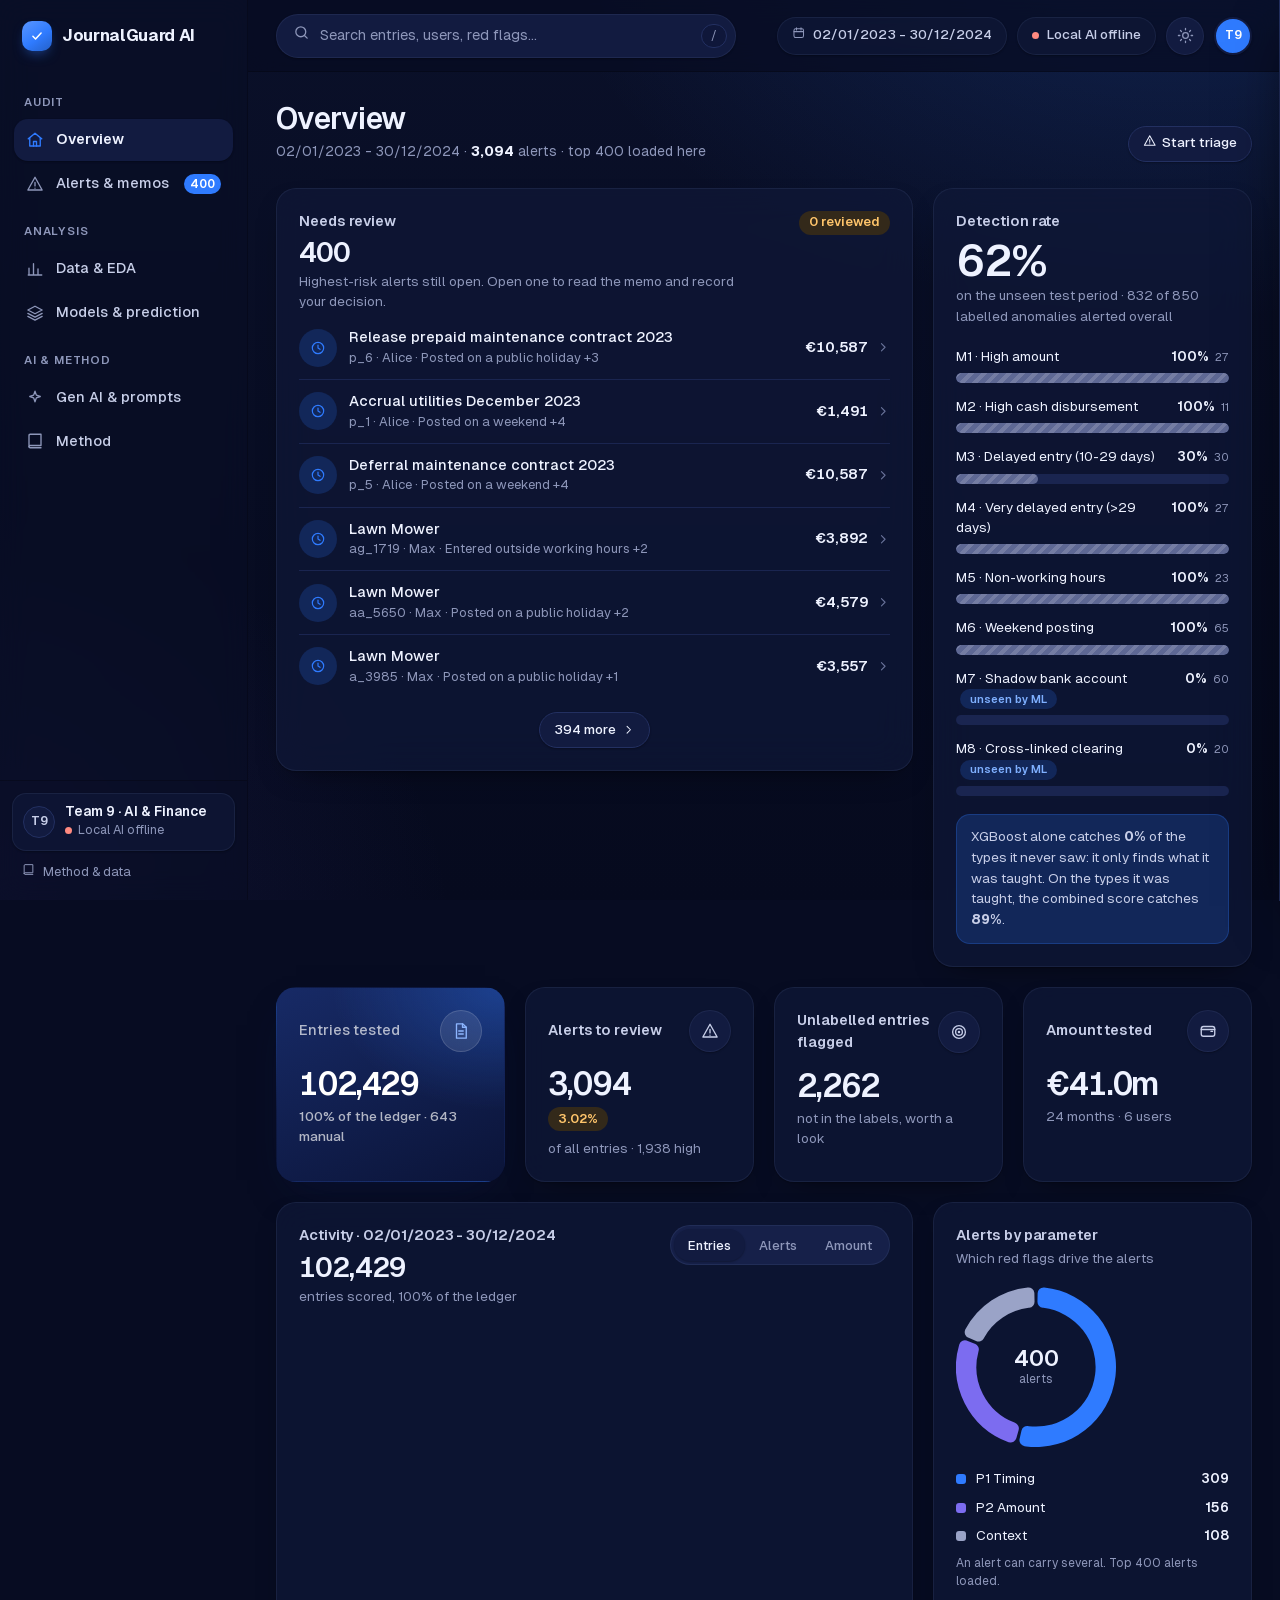
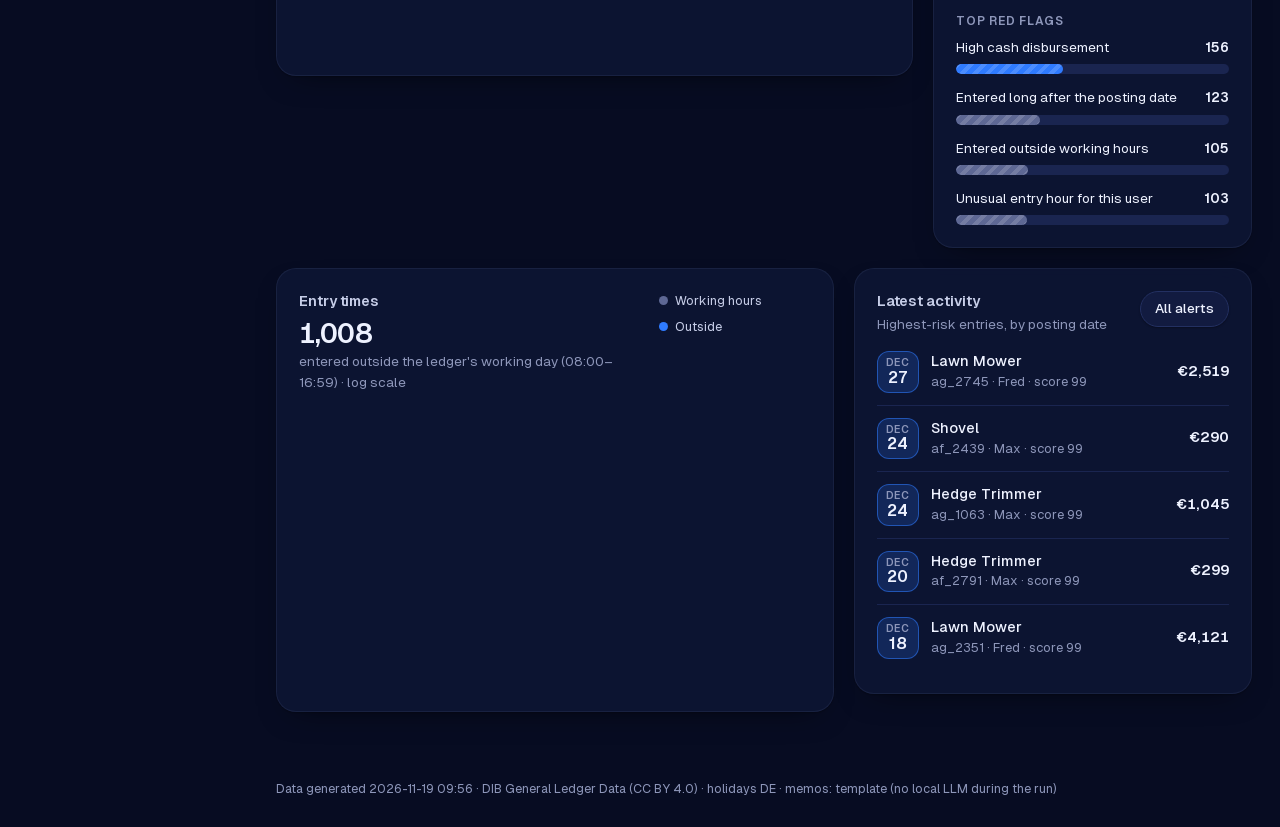
==== commit f3ea2e7c: "JournalGuard AI: integrate Person 2 and 3, run on the original labelled DIB file, tests - loader: DI" ====
--- a/web/index.html
+++ b/web/index.html
@@ -3,7 +3,7 @@
 <head>
   <meta charset="utf-8">
   <meta name="viewport" content="width=device-width, initial-scale=1, viewport-fit=cover">
-  <title>JE Audit · Testing 100% of journal entries</title>
+  <title>JournalGuard AI · Testing 100% of journal entries</title>
   <meta name="description" content="AI-assisted audit of 100% of journal entries: rules, Isolation Forest, XGBoost + SHAP and a local LLM for audit memos.">
   <link rel="icon" href="data:image/svg+xml,<svg xmlns='http://www.w3.org/2000/svg' viewBox='0 0 32 32'><rect width='32' height='32' rx='10' fill='%232F7BFF'/><path d='M9 17l5 5 9-11' stroke='white' stroke-width='3.2' fill='none' stroke-linecap='round' stroke-linejoin='round'/></svg>">
   <script>
@@ -16,7 +16,7 @@
 <body>
 <div class="app" id="app">
   <aside class="side" id="side">
-    <div class="side-top"><div class="logo"><span class="mk" data-icon="check"></span><span>JE Audit</span></div></div>
+    <div class="side-top"><div class="logo"><span class="mk" data-icon="check"></span><span>JournalGuard AI</span></div></div>
     <nav class="nav" id="nav"></nav>
     <div class="side-foot">
       <div class="biz"><span class="av">T9</span><div><div class="nm">Team 9 · AI &amp; Finance</div><div class="st"><span class="dot" id="aiDot2"></span><span id="aiText2">Checking local AI…</span></div></div></div>
--- a/web/assets/style.css
+++ b/web/assets/style.css
@@ -320,3 +320,6 @@
   .filters { padding: 0 16px 14px; }
 }
 @media (prefers-reduced-motion: reduce) { *, *::before, *::after { animation: none !important; transition: none !important; } }
+/* long subtitles (file paths) and header buttons must wrap on phones */
+.page-h .sub { overflow-wrap: anywhere; }
+@media (max-width: 640px) { .page-h { flex-wrap: wrap; } #headActions { width: 100%; } }
